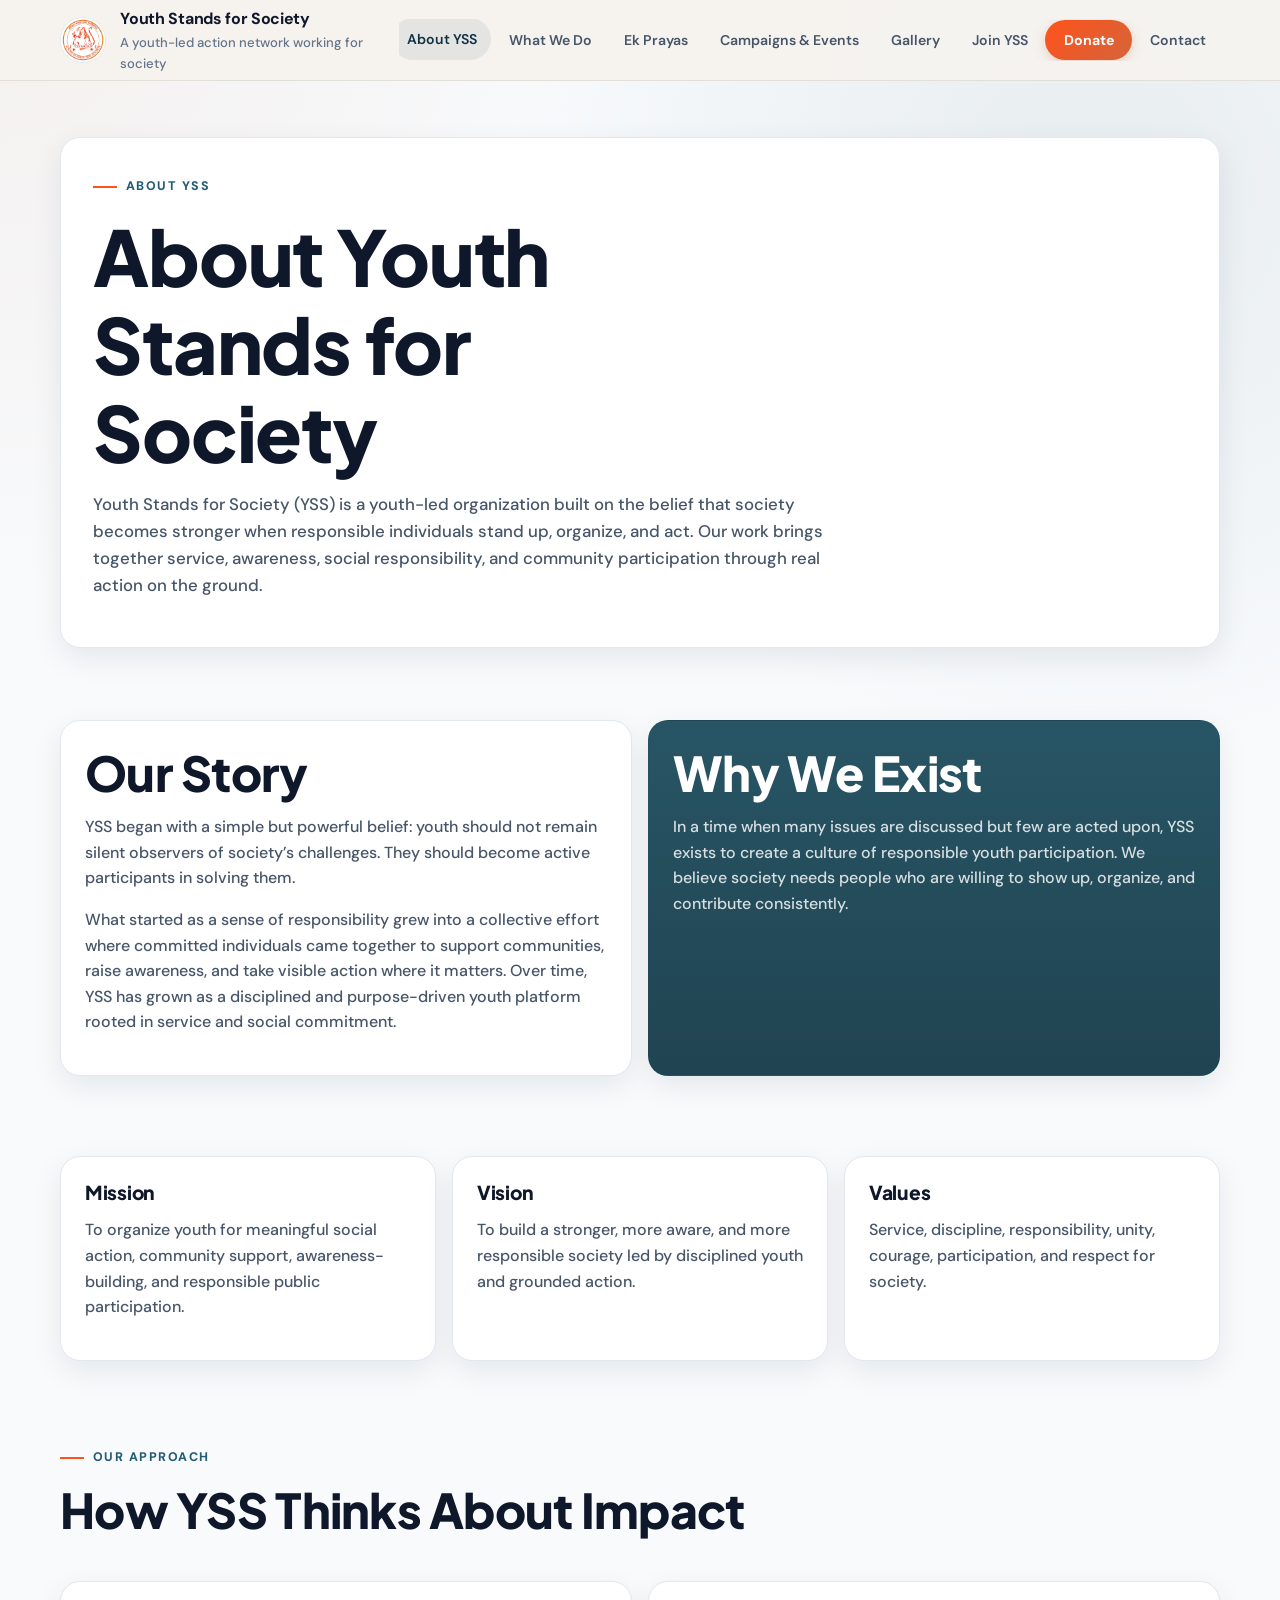
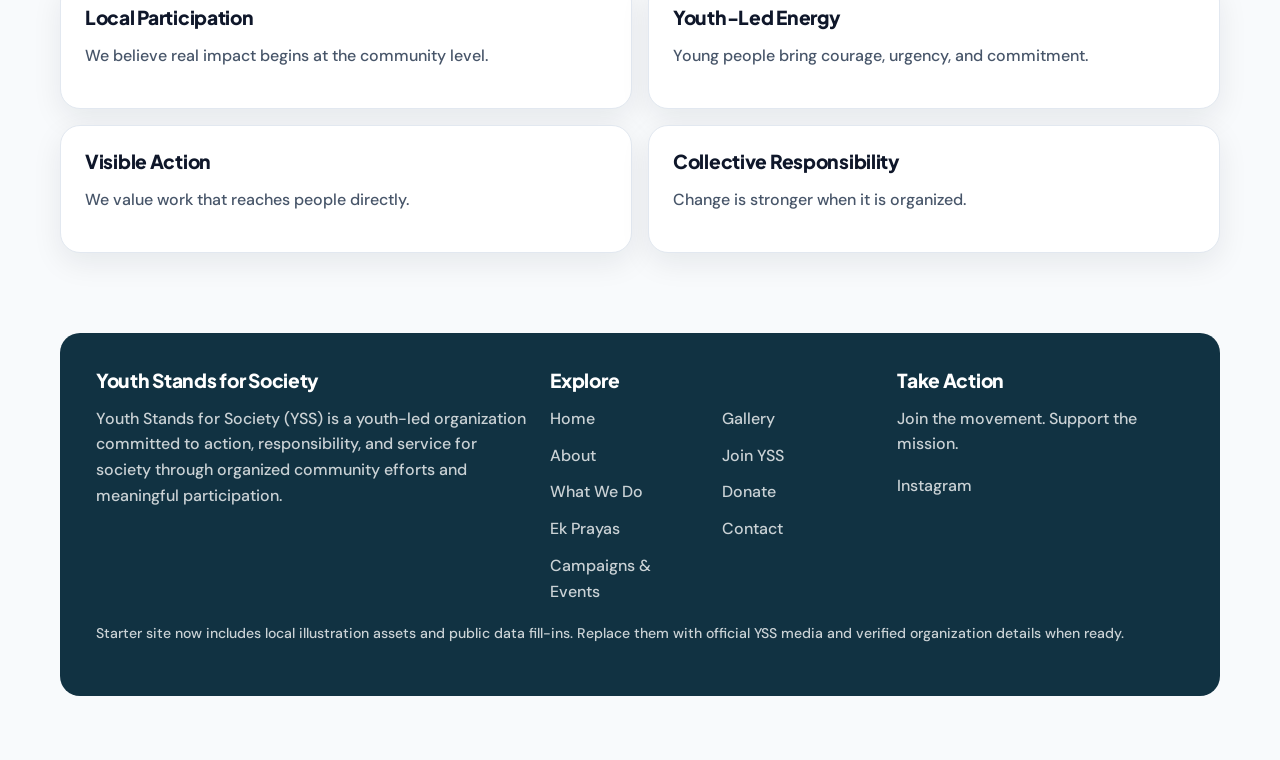
==== pages/about.html @ a65f0a28 "Initialize YSS website with new branding and Drive images" ====
<!DOCTYPE html>
<html lang="en">
  <head>
    <meta charset="UTF-8" />
    <meta name="viewport" content="width=device-width, initial-scale=1.0" />
    <title>About YSS</title>
    <link rel="preconnect" href="https://fonts.googleapis.com" />
    <link rel="preconnect" href="https://fonts.gstatic.com" crossorigin />
    <link href="https://fonts.googleapis.com/css2?family=DM+Sans:wght@400;500;600;700;800&family=Plus+Jakarta+Sans:wght@500;600;700;800&display=swap" rel="stylesheet" />
    <link rel="stylesheet" href="../assets/css/styles.css" />
  <link rel="icon" type="image/x-icon" href="../favicon.ico">
  </head>
  <body class="page-interior">
    <div class="site-shell">
      <header class="site-header">
        <div class="container header-inner">
          <a class="brand" href="../index.html">
            <img src="../assets/images/yss-logo.jpg" alt="YSS Logo" class="brand-logo" />
            <div class="brand-copy">
              <strong>Youth Stands for Society</strong>
              <span>A youth-led action network working for society</span>
            </div>
          </a>
          <button class="nav-toggle" type="button" data-nav-toggle aria-expanded="false" aria-controls="site-nav-about">Menu</button>
          <nav class="site-nav" data-site-nav id="site-nav-about">
            <a href="../index.html">Home</a>
            <a class="active" href="./about.html">About YSS</a>
            <a href="./what-we-do.html">What We Do</a>
            <a href="./ek-prayas.html">Ek Prayas</a>
            <a href="./campaigns.html">Campaigns &amp; Events</a>
            <a href="./gallery.html">Gallery</a>
            <a href="./join.html">Join YSS</a>
            <a class="nav-donate" href="./donate.html">Donate</a>
            <a href="./contact.html">Contact</a>
          </nav>
        </div>
      </header>
      <main>
        <section class="page-hero">
          <div class="container">
            <div class="content-panel">
              <span class="eyebrow">About YSS</span>
              <h1>About Youth Stands for Society</h1>
              <p class="lead">
                Youth Stands for Society (YSS) is a youth-led organization built on the belief that society
                becomes stronger when responsible individuals stand up, organize, and act. Our work brings
                together service, awareness, social responsibility, and community participation through real
                action on the ground.
              </p>
            </div>
          </div>
        </section>
        <section class="section">
          <div class="container grid-2">
            <article class="card">
              <h2>Our Story</h2>
              <p>
                YSS began with a simple but powerful belief: youth should not remain silent observers of
                society’s challenges. They should become active participants in solving them.
              </p>
              <p>
                What started as a sense of responsibility grew into a collective effort where committed
                individuals came together to support communities, raise awareness, and take visible action
                where it matters. Over time, YSS has grown as a disciplined and purpose-driven youth
                platform rooted in service and social commitment.
              </p>
            </article>
            <article class="highlight card">
              <h2>Why We Exist</h2>
              <p>
                In a time when many issues are discussed but few are acted upon, YSS exists to create a
                culture of responsible youth participation. We believe society needs people who are willing
                to show up, organize, and contribute consistently.
              </p>
            </article>
          </div>
        </section>
        <section class="section">
          <div class="container grid-3">
            <article class="value-card">
              <h3>Mission</h3>
              <p>To organize youth for meaningful social action, community support, awareness-building, and responsible public participation.</p>
            </article>
            <article class="value-card">
              <h3>Vision</h3>
              <p>To build a stronger, more aware, and more responsible society led by disciplined youth and grounded action.</p>
            </article>
            <article class="value-card">
              <h3>Values</h3>
              <p>Service, discipline, responsibility, unity, courage, participation, and respect for society.</p>
            </article>
          </div>
        </section>
        <section class="section">
          <div class="container">
            <div class="section-header">
              <div>
                <span class="eyebrow">Our Approach</span>
                <h2>How YSS Thinks About Impact</h2>
              </div>
            </div>
            <div class="grid-4">
              <article class="card">
                <h3>Local Participation</h3>
                <p>We believe real impact begins at the community level.</p>
              </article>
              <article class="card">
                <h3>Youth-Led Energy</h3>
                <p>Young people bring courage, urgency, and commitment.</p>
              </article>
              <article class="card">
                <h3>Visible Action</h3>
                <p>We value work that reaches people directly.</p>
              </article>
              <article class="card">
                <h3>Collective Responsibility</h3>
                <p>Change is stronger when it is organized.</p>
              </article>
            </div>
          </div>
        </section>
      </main>
      <footer class="footer">
        <div class="container footer-card">
          <div class="footer-grid">
            <div>
              <h3>Youth Stands for Society</h3>
              <p>
                Youth Stands for Society (YSS) is a youth-led organization committed to action,
                responsibility, and service for society through organized community efforts and meaningful participation.
              </p>
            </div>
            <div>
              <h3>Explore</h3>
              <ul class="footer-links">
                <li><a href="../index.html">Home</a></li>
                <li><a href="./about.html">About</a></li>
                <li><a href="./what-we-do.html">What We Do</a></li>
                <li><a href="./ek-prayas.html">Ek Prayas</a></li>
                <li><a href="./campaigns.html">Campaigns &amp; Events</a></li>
                <li><a href="./gallery.html">Gallery</a></li>
                <li><a href="./join.html">Join YSS</a></li>
                <li><a class="nav-donate" href="./donate.html">Donate</a></li>
                <li><a href="./contact.html">Contact</a></li>
              </ul>
            </div>
            <div>
              <h3>Take Action</h3>
              <p>Join the movement. Support the mission.</p>
              <p><a href="https://www.instagram.com/yss_group/" target="_blank" rel="noreferrer">Instagram</a></p>
            </div>
          </div>
          <p class="copyright">Starter site now includes local illustration assets and public data fill-ins. Replace them with official YSS media and verified organization details when ready.</p>
        </div>
      </footer>
    </div>
    <script src="../assets/js/main.js"></script>
  </body>
</html>
---- assets/css/styles.css ----
:root {
  /* Vibrant, energetic color palette */
  --bg: #f8fafc;
  --surface: #ffffff;
  --surface-soft: #f1f5f9;
  --surface-muted: #e2e8f0;
  
  --ink: #0f172a;
  --ink-soft: #475569;
  --ink-muted: #64748b;
  
  /* Rich deep teal/navy for primary text/accents */
  --green: #113242;
  --green-soft: #235c75;
  --green-tint: rgba(17, 50, 66, 0.08);
  
  /* Bright, energetic saffron matching the logo */
  --saffron: #ff521c;
  --saffron-soft: rgba(255, 82, 28, 0.12);
  
  --line: #e2e8f0;
  --line-strong: #cbd5e1;
  --shadow: 0 10px 30px rgba(15, 23, 42, 0.08);
  
  --radius-xl: 20px;
  --radius-lg: 16px;
  --radius-md: 12px;
  --radius-pill: 999px;
  --container: 1160px;
  --font-display: "Plus Jakarta Sans", "Segoe UI", sans-serif;
  --font-body: "DM Sans", "Segoe UI", sans-serif;
}

*,
*::before,
*::after {
  box-sizing: border-box;
}

html {
  scroll-behavior: smooth;
}

body {
  margin: 0;
  min-height: 100vh;
  font-family: var(--font-body);
  font-weight: 500;
  color: var(--ink);
  line-height: 1.6;
  background:
    radial-gradient(circle at top left, rgba(198, 120, 86, 0.08), transparent 22%),
    radial-gradient(circle at 85% 8%, rgba(31, 78, 95, 0.08), transparent 24%),
    var(--bg);
}

a {
  color: inherit;
  text-decoration: none;
}

img {
  display: block;
  max-width: 100%;
}

.js .animate-on-scroll {
  opacity: 0;
  transform: translateY(30px) scale(0.98);
}

.container {
  width: min(calc(100% - 2rem), var(--container));
  margin: 0 auto;
}

.site-shell {
  padding: 0 0 3rem;
  overflow: hidden;
}

.site-header {
  position: sticky;
  top: 0;
  z-index: 20;
  background: rgba(246, 243, 238, 0.94);
  border-bottom: 1px solid rgba(223, 221, 214, 0.9);
  backdrop-filter: blur(14px);
}

.header-inner {
  display: flex;
  align-items: center;
  justify-content: space-between;
  gap: 1rem;
  min-height: 78px;
  padding: 0.4rem 0;
}

.brand {
  display: flex;
  align-items: center;
  gap: 0.9rem;
  min-width: 0;
}

.brand-logo {
  width: 46px;
  height: 46px;
  border-radius: 50%;
  object-fit: contain;
  background: white;
  border: 1px solid var(--line);
}

.brand-copy {
  min-width: 0;
}

.brand-copy strong,
.brand-copy span {
  display: block;
}

.brand-copy strong {
  font-size: 1rem;
  letter-spacing: -0.02em;
}

.brand-copy span {
  font-size: 0.82rem;
  color: var(--ink-muted);
}

.nav-toggle {
  display: none;
  border: 1px solid var(--line);
  background: var(--surface);
  color: var(--green);
  border-radius: var(--radius-pill);
  padding: 0.7rem 1rem;
  font: inherit;
  font-weight: 700;
}

.site-nav {
  display: flex;
  align-items: center;
  gap: 0.2rem;
  flex-wrap: nowrap;
  flex: 1 1 auto;
  min-width: 0;
  justify-content: flex-end;
  overflow-x: auto;
  scrollbar-width: none;
}

.site-nav::-webkit-scrollbar {
  display: none;
}

.site-nav a {
  padding: 0.6rem 0.9rem;
  border-radius: var(--radius-pill);
  color: var(--ink-soft);
  font-size: 0.88rem;
  font-weight: 600;
  white-space: nowrap;
  transition: background 0.2s ease, color 0.2s ease, transform 0.2s ease;
}

.site-nav a:hover,
.site-nav a.active {
  color: var(--green);
  background: var(--green-tint);
  transform: translateY(-1px);
}

/* Highlighted Donate Nav Button */
.site-nav a.nav-donate {
  background: linear-gradient(135deg, var(--saffron), #d4643a);
  color: #fff;
  font-weight: 700;
  padding: 0.55rem 1.15rem;
  border: none;
  box-shadow: 0 3px 12px rgba(198, 120, 86, 0.3);
  transition: background 0.2s ease, transform 0.2s ease, box-shadow 0.2s ease;
}

.site-nav a.nav-donate:hover {
  background: linear-gradient(135deg, #d4643a, var(--saffron));
  color: #fff;
  transform: translateY(-2px);
  box-shadow: 0 6px 20px rgba(198, 120, 86, 0.4);
}

.site-nav a.nav-donate.active {
  background: linear-gradient(135deg, var(--saffron), #d4643a);
  color: #fff;
}

.btn,
.btn-secondary,
.btn-link {
  display: inline-flex;
  align-items: center;
  justify-content: center;
  gap: 0.5rem;
  border-radius: var(--radius-pill);
  font-weight: 700;
  transition: background 0.2s ease, border-color 0.2s ease, color 0.2s ease, transform 0.2s ease;
}

.btn,
.btn-secondary {
  padding: 0.95rem 1.35rem;
}

.btn {
  border: 1px solid var(--green);
  background: var(--green);
  color: #fff;
}

.btn:hover,
.btn-secondary:hover,
.btn-link:hover {
  transform: translateY(-1px);
}

.btn-secondary {
  border: 1px solid var(--line-strong);
  background: var(--surface);
  color: var(--green);
}

.btn-link {
  padding: 0;
  color: var(--green);
  white-space: nowrap;
  flex-shrink: 0;
}

.btn-link::after {
  content: "→";
  font-size: 1rem;
}

.eyebrow {
  display: inline-flex;
  align-items: center;
  gap: 0.55rem;
  margin-bottom: 0.9rem;
  color: var(--green-soft);
  font-size: 0.78rem;
  font-weight: 800;
  letter-spacing: 0.12em;
  text-transform: uppercase;
}

.eyebrow::before {
  content: "";
  width: 24px;
  height: 2px;
  background: var(--saffron);
}

h1,
h2,
h3 {
  margin: 0 0 0.9rem;
  color: var(--ink);
  font-family: var(--font-display);
  font-weight: 800;
  letter-spacing: -0.015em;
  line-height: 1.15;
}

h1 {
  font-size: clamp(2.8rem, 6vw, 4.8rem);
}

h2 {
  font-size: clamp(2rem, 4vw, 3rem);
}

h3 {
  font-size: 1.2rem;
}

p {
  margin: 0 0 1rem;
  color: var(--ink-soft);
}

.lead {
  max-width: 62ch;
  font-size: 1.05rem;
}

.hero {
  position: relative;
  padding: 2.5rem 0 2rem;
}

.page-home .hero::before {
  content: "";
  position: absolute;
  top: 2rem;
  left: 0;
  width: min(72vw, 860px);
  height: 420px;
  border-radius: 0 36px 36px 0;
  background: linear-gradient(135deg, rgba(31, 78, 95, 0.08), rgba(198, 120, 86, 0.08));
  z-index: 0;
}

.hero-grid,
.split-grid {
  display: grid;
  grid-template-columns: minmax(0, 1.05fr) minmax(300px, 0.95fr);
  gap: 1.5rem;
  align-items: start;
  position: relative;
  z-index: 1;
}

.hero-copy {
  padding-top: 1.5rem;
  max-width: 40rem;
}

.hero-copy h1 {
  max-width: 9ch;
  margin-bottom: 1.1rem;
}

.hero-actions,
.inline-actions {
  display: flex;
  flex-wrap: wrap;
  gap: 0.85rem;
  margin: 1.75rem 0 1.1rem;
}

.support-line {
  color: var(--green);
  font-weight: 700;
}

.hero-panel,
.content-panel,
.card,
.campaign-card,
.contact-card,
.donation-card,
.join-role,
.value-card,
.trust-shell {
  background: var(--surface);
  border: 1px solid var(--line);
  border-radius: var(--radius-xl);
  box-shadow: var(--shadow);
  transition: transform 0.28s ease, box-shadow 0.28s ease, border-color 0.28s ease;
}

.hero-panel,
.content-panel,
.card,
.campaign-card,
.contact-card,
.donation-card,
.join-role,
.value-card {
  padding: 1.5rem;
}

.hero-panel {
  position: relative;
  padding: 1.1rem;
  background: linear-gradient(180deg, #ffffff, #f6f2ea);
  box-shadow: 0 24px 50px rgba(20, 33, 27, 0.08);
}

.hero-panel::before {
  content: "";
  position: absolute;
  top: -40px;
  right: -34px;
  width: 150px;
  height: 150px;
  border-radius: 50%;
  background: rgba(198, 120, 86, 0.14);
}

.hero-panel > * {
  position: relative;
  z-index: 1;
}

.content-panel:hover,
.card:hover,
.campaign-card:hover,
.contact-card:hover,
.donation-card:hover,
.join-role:hover,
.value-card:hover {
  transform: translateY(-6px);
  box-shadow: 0 18px 36px rgba(20, 33, 27, 0.08);
  border-color: rgba(31, 78, 95, 0.2);
}

.collage {
  display: grid;
  grid-template-columns: 1.08fr 0.92fr;
  gap: 1rem;
}

.collage-column {
  display: grid;
  gap: 1rem;
}

.photo-frame {
  min-height: 180px;
  padding: 1.2rem;
  display: flex;
  flex-direction: column;
  justify-content: flex-end;
  background: linear-gradient(180deg, rgba(255, 255, 255, 0.4), rgba(241, 237, 229, 0.9));
  border: 1px dashed var(--line-strong);
  border-radius: var(--radius-lg);
  overflow: hidden;
}

.photo-frame.tall {
  min-height: 420px;
}

.photo-frame.media-card {
  padding: 0;
  border-style: solid;
  background: #ffffff;
  position: relative;
  display: grid;
  grid-template-rows: minmax(0, 1fr) auto;
}

.photo-frame.media-card img {
  width: 100%;
  height: 100%;
  object-fit: cover;
  min-height: 220px;
  transition: transform 0.6s ease;
}

.photo-frame.media-card::after {
  display: none;
}

.photo-frame.media-card:hover img {
  transform: scale(1.05);
}

.photo-caption {
  position: static;
  z-index: 1;
  padding: 0.95rem 1rem 1rem;
  background: linear-gradient(180deg, rgba(255, 255, 255, 0.96), #f8f5ee);
  border-top: 1px solid rgba(223, 221, 214, 0.9);
}

.photo-caption strong,
.photo-caption span {
  color: inherit;
}

.photo-caption strong {
  display: block;
  margin-bottom: 0.25rem;
  color: var(--ink);
}

.photo-caption span {
  color: var(--ink-soft);
  font-size: 0.88rem;
}

.photo-frame strong {
  display: block;
  margin-bottom: 0.35rem;
  color: var(--ink);
  font-size: 1rem;
}

.photo-frame span {
  color: var(--ink-muted);
  font-size: 0.92rem;
}

.section {
  padding: 2.5rem 0;
}

.section-header {
  display: flex;
  align-items: end;
  justify-content: space-between;
  gap: 1.25rem;
  flex-wrap: wrap;
  margin-bottom: 1.85rem;
}

.section-header p {
  max-width: 38ch;
}

/* --- Scroll Animations --- */
.animate-on-scroll {
  opacity: 1;
  transform: none;
  transition: opacity 0.8s cubic-bezier(0.175, 0.885, 0.32, 1.275), transform 0.8s cubic-bezier(0.175, 0.885, 0.32, 1.275);
  will-change: opacity, transform;
}

.animate-on-scroll.is-visible {
  opacity: 1;
  transform: translateY(0) scale(1);
}

.photo-frame.media-card img,
.ek-media-card img,
.contact-visual-card img {
  background: var(--surface-muted);
}

.contact-visual-card img {
  aspect-ratio: 16 / 9;
  object-fit: cover;
}

.trust-strip {
  padding: 0 0 1.5rem;
}

.trust-shell {
  padding: 0;
  background: transparent;
  border: 0;
  box-shadow: none;
}

.trust-grid,
.grid-4,
.grid-3,
.grid-2,
.gallery-grid,
.contact-grid {
  display: grid;
  gap: 1rem;
}

.trust-grid,
.grid-4 {
  grid-template-columns: repeat(2, minmax(0, 1fr));
}

.grid-3,
.gallery-grid {
  grid-template-columns: repeat(3, minmax(0, 1fr));
}

.grid-2,
.contact-grid {
  grid-template-columns: repeat(2, minmax(0, 1fr));
}

.metric-note,
.tag,
.tag-outline,
.campaign-meta,
.contact-meta {
  display: inline-flex;
  align-items: center;
  justify-content: center;
  border-radius: var(--radius-pill);
  font-size: 0.75rem;
  font-weight: 700;
  letter-spacing: 0.05em;
  text-transform: uppercase;
}

.metric-note,
.campaign-meta,
.contact-meta {
  padding: 0.35rem 0.65rem;
  color: var(--green-soft);
  background: var(--green-tint);
}

.tag,
.tag-outline {
  padding: 0.35rem 0.6rem;
}

.tag {
  color: var(--green);
  background: var(--surface-muted);
}

.tag-outline {
  color: var(--green);
  border: 1px solid var(--line);
  background: transparent;
}

.metric {
  margin: 0.65rem 0 0.4rem;
  color: var(--green);
  font-size: 2.2rem;
  font-weight: 800;
  line-height: 1;
  letter-spacing: -0.03em;
}

.highlight {
  border-color: rgba(31, 78, 95, 0.18);
  background: linear-gradient(180deg, rgba(31, 78, 95, 0.96), rgba(23, 60, 74, 0.96));
  color: #fff;
}

.highlight h1,
.highlight h2,
.highlight h3,
.highlight .eyebrow,
.highlight .tag {
  color: #fff;
}

.highlight p,
.highlight li,
.highlight .btn-link {
  color: rgba(255, 255, 255, 0.82);
}

.highlight .eyebrow::before {
  background: rgba(255, 255, 255, 0.85);
}

.highlight .tag {
  background: rgba(255, 255, 255, 0.12);
}

.highlight .btn-link {
  color: #fff;
}

.pill-list,
.bullet-list {
  list-style: none;
  padding: 0;
  margin: 1rem 0 0;
}

.pill-list li,
.bullet-list li {
  position: relative;
  padding: 0.9rem 0 0.9rem 1.5rem;
  border-top: 1px solid rgba(223, 221, 214, 0.8);
  color: var(--ink-soft);
}

.highlight .pill-list li,
.highlight .bullet-list li {
  border-top-color: rgba(255, 255, 255, 0.16);
}

.pill-list li::before,
.bullet-list li::before {
  content: "";
  position: absolute;
  top: 1.3rem;
  left: 0.25rem;
  width: 0.45rem;
  height: 0.45rem;
  border-radius: 50%;
  background: var(--saffron);
}

.gallery-tile {
  aspect-ratio: 4 / 3;
}

.campaign-card .photo-frame {
  margin-bottom: 1rem;
}

.ek-showcase {
  display: grid;
  grid-template-columns: minmax(320px, 0.9fr) minmax(0, 1.1fr);
  gap: 1rem;
  align-items: center;
  padding: 1.5rem;
  background:
    radial-gradient(circle at top right, rgba(198, 120, 86, 0.12), transparent 26%),
    linear-gradient(180deg, #ffffff, #fbf9f6);
  border: 1px solid var(--line);
  border-radius: calc(var(--radius-xl) + 8px);
  box-shadow: 0 22px 48px rgba(24, 37, 47, 0.08);
}

.ek-media-stage {
  position: relative;
  padding-left: 2.8rem;
}

.ek-ribbon {
  position: absolute;
  left: 0;
  top: 1.5rem;
  bottom: 1.5rem;
  display: flex;
  align-items: center;
  justify-content: center;
  padding: 1rem 0.7rem;
  border-radius: var(--radius-lg);
  background: linear-gradient(180deg, var(--saffron), #ba6845);
  color: #fff;
  writing-mode: vertical-rl;
  transform: rotate(180deg);
  font-size: 0.9rem;
  font-weight: 800;
  letter-spacing: 0.04em;
  text-transform: lowercase;
}

.ek-media-card {
  overflow: hidden;
  min-height: 420px;
  border: 1px solid var(--line);
  border-radius: calc(var(--radius-xl) + 4px);
  background: #ffffff;
  box-shadow: var(--shadow);
}

.ek-media-card img {
  width: 100%;
  height: 100%;
  min-height: 420px;
  object-fit: cover;
  display: block;
}

.ek-content {
  padding: 0.5rem 0.25rem 0.5rem 0;
}

.ek-content h1,
.ek-content h2 {
  max-width: 12ch;
  margin-bottom: 1rem;
}

.ek-content .lead {
  max-width: 60ch;
}

.ek-stats {
  display: grid;
  grid-template-columns: repeat(2, minmax(0, 1fr));
  gap: 1rem;
  margin: 1.5rem 0 1.25rem;
}

.ek-stat {
  display: grid;
  grid-template-columns: auto 1fr;
  gap: 0.9rem;
  align-items: start;
  padding: 1rem;
  background: var(--surface-soft);
  border: 1px solid var(--line);
  border-radius: var(--radius-lg);
}

.ek-stat-icon {
  width: 48px;
  height: 48px;
  display: grid;
  place-items: center;
  border-radius: 50%;
  background: linear-gradient(135deg, var(--saffron), #ba6845);
  color: #fff;
  font-weight: 800;
}

.ek-stat strong {
  display: block;
  margin-bottom: 0.25rem;
  color: var(--ink);
}

.ek-stat span {
  display: block;
  color: var(--ink-soft);
  font-size: 0.92rem;
}

.ek-list {
  list-style: none;
  padding: 0;
  margin: 0;
}

.ek-list li {
  position: relative;
  padding: 0.55rem 0 0.55rem 1.55rem;
  color: var(--ink-soft);
  font-weight: 600;
}

.ek-list li::before {
  content: "";
  position: absolute;
  left: 0.15rem;
  top: 1rem;
  width: 0.6rem;
  height: 0.6rem;
  border-radius: 50%;
  background: var(--green);
  box-shadow: 0 0 0 5px rgba(31, 78, 95, 0.09);
}

.ek-page-hero {
  padding-bottom: 1rem;
}

.ek-page-hero .container {
  max-width: var(--container);
}

.contact-page .container {
  max-width: 1040px;
}

.contact-layout {
  padding: 1rem 0 0;
}

.contact-intro {
  max-width: 760px;
  margin-bottom: 2.25rem;
}

.contact-intro h1 {
  max-width: none;
  margin-bottom: 1rem;
}

.contact-intro .lead {
  max-width: 46rem;
  font-size: 1.08rem;
  line-height: 1.75;
}

.contact-detail-grid {
  display: grid;
  grid-template-columns: repeat(2, minmax(0, 1fr));
  gap: 2.4rem 3rem;
  margin-bottom: 2.75rem;
}

.contact-detail {
  min-width: 0;
}

.contact-detail-wide {
  grid-column: 1 / -1;
}

.contact-detail-head {
  display: flex;
  align-items: center;
  gap: 0.85rem;
  margin-bottom: 1rem;
}

.contact-detail-head h3 {
  margin: 0;
  font-size: 1.45rem;
}

.contact-icon-badge {
  width: 36px;
  height: 36px;
  display: grid;
  place-items: center;
  border-radius: 50%;
  background: var(--saffron-soft);
  color: var(--saffron);
  font-weight: 800;
}

.contact-detail p {
  margin: 0 0 0.45rem 3.1rem;
  color: var(--ink-soft);
  font-size: 1.02rem;
  line-height: 1.65;
}

.contact-detail a {
  color: inherit;
}

.contact-visual-card {
  overflow: hidden;
  border-radius: calc(var(--radius-xl) + 4px);
  border: 1px solid var(--line);
  background: var(--surface);
  box-shadow: var(--shadow);
}

.contact-visual-card img {
  display: block;
  width: 100%;
  height: auto;
}

.page-hero {
  padding: 3.5rem 0 2rem;
}

.page-hero .content-panel {
  padding: 2rem;
}

.page-hero h1 {
  max-width: 12ch;
}

.footer {
  padding: 2.5rem 0 1rem;
}

.footer-card {
  padding: 2.25rem;
  color: #fff;
  background: var(--green);
  border-radius: var(--radius-xl);
}

.footer-card h3 {
  color: #fff;
}

.footer-card p,
.footer-card a,
.footer-card li {
  color: rgba(255, 255, 255, 0.78);
}

.footer-grid {
  display: grid;
  grid-template-columns: 1.2fr 0.9fr 0.8fr;
  gap: 1.5rem;
}

.footer-links {
  list-style: none;
  padding: 0;
  margin: 0;
  columns: 2;
  column-gap: 1.25rem;
}

.footer-links li {
  margin-bottom: 0.7rem;
}

.copyright {
  margin-top: 1.1rem;
  font-size: 0.88rem;
  color: rgba(255, 255, 255, 0.58);
}

/* ──────── Donate Page ──────── */
.donate-hero-panel {
  position: relative;
  border-left: 5px solid var(--saffron);
}

.donate-amounts-wrapper {
  max-width: 820px;
  margin: 0 auto;
  padding: 2.5rem;
  background: linear-gradient(180deg, var(--surface), var(--surface-soft));
  border: 1px solid var(--line);
  border-radius: calc(var(--radius-xl) + 8px);
  box-shadow: var(--shadow);
}

.donate-amounts {
  display: grid;
  grid-template-columns: repeat(5, 1fr);
  gap: 0.75rem;
  margin-bottom: 1.5rem;
}

.donate-amount-btn {
  position: relative;
  display: flex;
  flex-direction: column;
  align-items: center;
  gap: 0.35rem;
  padding: 1.25rem 0.75rem;
  border: 1.5px solid var(--line);
  border-radius: var(--radius-lg);
  background: var(--surface);
  cursor: pointer;
  font-family: var(--font-body);
  transition: all 0.25s ease;
}

.donate-amount-btn:hover {
  border-color: var(--saffron);
  transform: translateY(-3px);
  box-shadow: 0 8px 20px rgba(198, 120, 86, 0.12);
}

.donate-amount-btn.selected {
  border-color: var(--saffron);
  background: rgba(198, 120, 86, 0.06);
  box-shadow: 0 0 0 3px rgba(198, 120, 86, 0.12);
}

.donate-amount-btn.featured {
  border-color: rgba(198, 120, 86, 0.3);
  background: linear-gradient(180deg, rgba(198, 120, 86, 0.04), rgba(198, 120, 86, 0.02));
}

.donate-amount-badge {
  position: absolute;
  top: -10px;
  left: 50%;
  transform: translateX(-50%);
  padding: 0.15rem 0.6rem;
  font-size: 0.68rem;
  font-weight: 800;
  letter-spacing: 0.06em;
  text-transform: uppercase;
  color: #fff;
  background: linear-gradient(135deg, var(--saffron), #d4643a);
  border-radius: var(--radius-pill);
  white-space: nowrap;
}

.donate-amount-value {
  font-size: 1.35rem;
  font-weight: 800;
  color: var(--ink);
  letter-spacing: -0.02em;
}

.donate-amount-label {
  font-size: 0.75rem;
  font-weight: 600;
  color: var(--ink-muted);
  text-align: center;
}

.donate-custom {
  margin-bottom: 1.5rem;
}

.donate-custom label {
  display: block;
  margin-bottom: 0.5rem;
  font-size: 0.88rem;
  font-weight: 700;
  color: var(--ink);
}

.donate-custom-input-wrap {
  display: flex;
  align-items: center;
  border: 1.5px solid var(--line);
  border-radius: var(--radius-md);
  background: var(--surface);
  overflow: hidden;
  transition: border-color 0.25s ease, box-shadow 0.25s ease;
}

.donate-custom-input-wrap:focus-within {
  border-color: var(--saffron);
  box-shadow: 0 0 0 4px rgba(198, 120, 86, 0.08);
}

.donate-currency {
  padding: 0.85rem 0.9rem;
  font-size: 1.1rem;
  font-weight: 700;
  color: var(--saffron);
  background: var(--surface-soft);
  border-right: 1px solid var(--line);
}

.donate-custom-input-wrap input {
  flex: 1;
  padding: 0.85rem 1rem;
  border: none;
  outline: none;
  font-family: var(--font-body);
  font-size: 1rem;
  font-weight: 600;
  color: var(--ink);
  background: transparent;
}

.donate-custom-input-wrap input::placeholder {
  color: var(--ink-muted);
  font-weight: 400;
}

.donate-cta-row {
  display: flex;
  align-items: center;
  gap: 1.25rem;
}

.donate-cta-btn {
  background: linear-gradient(135deg, var(--saffron), #d4643a) !important;
  border-color: var(--saffron) !important;
  color: #fff;
  padding: 1rem 2.5rem;
  font-size: 1.05rem;
  min-width: 200px;
  box-shadow: 0 4px 16px rgba(198, 120, 86, 0.3);
}

.donate-cta-btn:hover {
  box-shadow: 0 8px 24px rgba(198, 120, 86, 0.4);
}

.donate-cta-note {
  margin: 0;
  font-size: 0.85rem;
  color: var(--ink-muted);
}

.donate-impact-card {
  text-align: center;
  padding: 1.75rem 1.25rem;
}

.donate-impact-icon {
  font-size: 2.2rem;
  margin-bottom: 0.75rem;
  line-height: 1;
}
/* ──────── Join Form ──────── */
.join-form-wrapper {
  max-width: 820px;
  margin: 0 auto;
  padding: 2.5rem;
  background: linear-gradient(180deg, #ffffff, #fbf9f6);
  border: 1px solid var(--line);
  border-radius: calc(var(--radius-xl) + 8px);
  box-shadow: 0 22px 48px rgba(24, 37, 47, 0.07);
  position: relative;
  overflow: hidden;
}

.join-form-wrapper::before {
  content: "";
  position: absolute;
  top: -60px;
  right: -50px;
  width: 180px;
  height: 180px;
  border-radius: 50%;
  background: rgba(198, 120, 86, 0.1);
  pointer-events: none;
}

.join-form-wrapper::after {
  content: "";
  position: absolute;
  bottom: -40px;
  left: -30px;
  width: 140px;
  height: 140px;
  border-radius: 50%;
  background: rgba(31, 78, 95, 0.06);
  pointer-events: none;
}

.join-form {
  position: relative;
  z-index: 1;
}

.form-row {
  display: grid;
  grid-template-columns: 1fr 1fr;
  gap: 1.25rem;
  margin-bottom: 1.25rem;
}

.form-row-single {
  grid-template-columns: 1fr;
}

.form-group {
  display: flex;
  flex-direction: column;
  gap: 0.45rem;
}

.form-group-full {
  margin-bottom: 1.5rem;
}

.join-form label {
  font-size: 0.88rem;
  font-weight: 700;
  color: var(--ink);
  letter-spacing: 0.01em;
}

.req {
  color: var(--saffron);
  font-weight: 800;
}

.form-hint {
  margin: 0 0 0.6rem;
  font-size: 0.82rem;
  color: var(--ink-muted);
}

.join-form input[type="text"],
.join-form input[type="email"],
.join-form input[type="tel"],
.join-form input[type="number"],
.join-form input[type="url"] {
  width: 100%;
  padding: 0.85rem 1rem;
  font-family: var(--font-body);
  font-size: 0.95rem;
  font-weight: 500;
  color: var(--ink);
  background: var(--surface);
  border: 1.5px solid var(--line);
  border-radius: var(--radius-md);
  outline: none;
  transition: border-color 0.25s ease, box-shadow 0.25s ease, background 0.25s ease;
}

.join-form input::placeholder {
  color: var(--ink-muted);
  font-weight: 400;
}

.join-form input:hover {
  border-color: var(--line-strong);
}

.join-form input:focus {
  border-color: var(--green);
  box-shadow: 0 0 0 4px rgba(31, 78, 95, 0.08);
  background: #fff;
}

/* Input with button (Location) */
.input-with-btn {
  display: flex;
  gap: 0.5rem;
  align-items: stretch;
}

.input-with-btn input {
  flex: 1;
  min-width: 0;
}

.fetch-loc-btn {
  display: inline-flex;
  align-items: center;
  justify-content: center;
  width: 46px;
  flex-shrink: 0;
  border: 1.5px solid var(--line);
  border-radius: var(--radius-md);
  background: var(--surface-soft);
  color: var(--green);
  cursor: pointer;
  transition: background 0.2s ease, border-color 0.2s ease, color 0.2s ease, transform 0.2s ease;
}

.fetch-loc-btn:hover {
  background: var(--green-tint);
  border-color: var(--green-soft);
  transform: translateY(-1px);
}

.fetch-loc-btn:active {
  transform: translateY(0);
}

.fetch-loc-btn.loading {
  pointer-events: none;
  animation: pulse-soft 1s ease-in-out infinite;
}

@keyframes pulse-soft {
  0%, 100% { opacity: 1; }
  50% { opacity: 0.5; }
}

/* Multi-Select Dropdown */
.multiselect {
  position: relative;
}

.multiselect-input {
  display: flex;
  align-items: center;
  justify-content: space-between;
  gap: 0.5rem;
  min-height: 50px;
  padding: 0.55rem 0.85rem;
  background: var(--surface);
  border: 1.5px solid var(--line);
  border-radius: var(--radius-md);
  cursor: pointer;
  transition: border-color 0.25s ease, box-shadow 0.25s ease;
}

.multiselect-input:hover {
  border-color: var(--line-strong);
}

.multiselect.open .multiselect-input {
  border-color: var(--green);
  box-shadow: 0 0 0 4px rgba(31, 78, 95, 0.08);
}

.multiselect-chips {
  display: flex;
  flex-wrap: wrap;
  gap: 0.4rem;
  flex: 1;
  min-width: 0;
}

.multiselect-placeholder {
  color: var(--ink-muted);
  font-size: 0.95rem;
  font-weight: 400;
  padding: 0.15rem 0;
}

.multiselect-chip {
  display: inline-flex;
  align-items: center;
  gap: 0.35rem;
  padding: 0.3rem 0.65rem;
  font-size: 0.82rem;
  font-weight: 700;
  color: #fff;
  background: var(--green);
  border-radius: var(--radius-pill);
  white-space: nowrap;
  animation: fadeUp 0.2s ease both;
}

.multiselect-chip-remove {
  display: inline-flex;
  align-items: center;
  justify-content: center;
  width: 16px;
  height: 16px;
  border: none;
  background: rgba(255, 255, 255, 0.25);
  color: #fff;
  border-radius: 50%;
  font-size: 11px;
  font-weight: 800;
  cursor: pointer;
  line-height: 1;
  padding: 0;
  transition: background 0.2s ease;
}

.multiselect-chip-remove:hover {
  background: rgba(255, 255, 255, 0.45);
}

.multiselect-arrow {
  flex-shrink: 0;
  color: var(--ink-muted);
  transition: transform 0.25s ease, color 0.25s ease;
}

.multiselect.open .multiselect-arrow {
  transform: rotate(180deg);
  color: var(--green);
}

.multiselect-dropdown {
  display: none;
  position: absolute;
  top: calc(100% + 6px);
  left: 0;
  right: 0;
  z-index: 10;
  background: var(--surface);
  border: 1.5px solid var(--line);
  border-radius: var(--radius-md);
  box-shadow: 0 12px 32px rgba(24, 37, 47, 0.1);
  overflow: hidden;
  animation: fadeUp 0.2s ease both;
}

.multiselect.open .multiselect-dropdown {
  display: block;
}

.multiselect-option {
  display: flex;
  align-items: center;
  gap: 0.7rem;
  padding: 0.85rem 1rem;
  font-size: 0.95rem;
  font-weight: 500;
  color: var(--ink-soft);
  cursor: pointer;
  transition: background 0.15s ease, color 0.15s ease;
  border-bottom: 1px solid rgba(223, 221, 214, 0.5);
}

.multiselect-option:last-child {
  border-bottom: none;
}

.multiselect-option:hover {
  background: var(--green-tint);
  color: var(--ink);
}

.multiselect-option.selected {
  color: var(--green);
  font-weight: 700;
  background: rgba(31, 78, 95, 0.04);
}

.multiselect-check {
  display: inline-flex;
  align-items: center;
  justify-content: center;
  width: 20px;
  height: 20px;
  flex-shrink: 0;
  border: 2px solid var(--line-strong);
  border-radius: 5px;
  transition: all 0.2s ease;
}

.multiselect-option.selected .multiselect-check {
  background: var(--green);
  border-color: var(--green);
}

.multiselect-option.selected .multiselect-check::after {
  content: "✓";
  color: #fff;
  font-size: 12px;
  font-weight: 800;
}

/* File Upload Zone */
.file-upload-zone {
  position: relative;
  border: 2px dashed var(--line-strong);
  border-radius: var(--radius-lg);
  background: var(--surface-soft);
  cursor: pointer;
  transition: border-color 0.25s ease, background 0.25s ease;
  overflow: hidden;
}

.file-upload-zone:hover,
.file-upload-zone.dragover {
  border-color: var(--green-soft);
  background: var(--green-tint);
}

.file-input-hidden {
  position: absolute;
  inset: 0;
  width: 100%;
  height: 100%;
  opacity: 0;
  cursor: pointer;
  z-index: 2;
}

.file-upload-content {
  display: flex;
  flex-direction: column;
  align-items: center;
  justify-content: center;
  gap: 0.5rem;
  padding: 2rem 1.5rem;
  text-align: center;
  pointer-events: none;
}

.file-upload-icon {
  width: 56px;
  height: 56px;
  display: grid;
  place-items: center;
  border-radius: 50%;
  background: rgba(31, 78, 95, 0.06);
  color: var(--green-soft);
  margin-bottom: 0.25rem;
}

.file-upload-text {
  margin: 0;
  font-size: 0.95rem;
  color: var(--ink-soft);
}

.file-upload-text strong {
  color: var(--green);
}

.file-upload-hint {
  margin: 0;
  font-size: 0.78rem;
  color: var(--ink-muted);
}

.file-preview {
  position: relative;
  display: flex;
  flex-direction: column;
  align-items: center;
  gap: 0.6rem;
  padding: 1.25rem;
}

.file-preview img {
  max-width: 100%;
  max-height: 220px;
  object-fit: contain;
  border-radius: var(--radius-md);
  border: 1px solid var(--line);
  box-shadow: 0 4px 12px rgba(24, 37, 47, 0.06);
}

.file-remove-btn {
  position: absolute;
  top: 0.75rem;
  right: 0.75rem;
  width: 28px;
  height: 28px;
  display: grid;
  place-items: center;
  border: none;
  border-radius: 50%;
  background: rgba(210, 60, 60, 0.9);
  color: #fff;
  font-size: 13px;
  font-weight: 800;
  cursor: pointer;
  z-index: 3;
  transition: background 0.2s ease, transform 0.2s ease;
}

.file-remove-btn:hover {
  background: rgba(180, 40, 40, 1);
  transform: scale(1.1);
}

.file-name {
  font-size: 0.82rem;
  font-weight: 600;
  color: var(--ink-muted);
  max-width: 100%;
  overflow: hidden;
  text-overflow: ellipsis;
  white-space: nowrap;
}

/* Submit */
.form-actions {
  margin-top: 1.75rem;
  display: flex;
  justify-content: flex-start;
}

.btn-submit {
  min-width: 220px;
  padding: 1rem 2rem;
  font-size: 1rem;
  gap: 0.6rem;
}

.btn-submit .btn-loader {
  display: inline-flex;
  align-items: center;
}

/* Form message */
.form-message {
  margin-top: 1.25rem;
  padding: 1rem 1.25rem;
  border-radius: var(--radius-md);
  font-size: 0.92rem;
  font-weight: 600;
  animation: fadeUp 0.4s ease both;
}

.form-message.success {
  background: rgba(34, 154, 102, 0.08);
  color: #1a7a52;
  border: 1px solid rgba(34, 154, 102, 0.2);
}

.form-message.error {
  background: rgba(210, 60, 60, 0.08);
  color: #b52f2f;
  border: 1px solid rgba(210, 60, 60, 0.2);
}

.centered {
  text-align: center;
}

.muted {
  color: var(--ink-muted);
}

@keyframes fadeUp {
  from {
    opacity: 0;
    transform: translateY(18px);
  }

  to {
    opacity: 1;
    transform: translateY(0);
  }
}

@keyframes floatSoft {
  0%,
  100% {
    transform: translateY(0);
  }

  50% {
    transform: translateY(-8px);
  }
}

.page-home .hero-copy > * {
  animation: fadeUp 0.7s ease both;
}

.page-home .hero-copy > *:nth-child(1) { animation-delay: 0.02s; }
.page-home .hero-copy > *:nth-child(2) { animation-delay: 0.1s; }
.page-home .hero-copy > *:nth-child(3) { animation-delay: 0.18s; }
.page-home .hero-copy > *:nth-child(4) { animation-delay: 0.26s; }
.page-home .hero-panel {
  animation: fadeUp 0.85s ease 0.16s both, floatSoft 7s ease-in-out 1.2s infinite;
}

.page-home .trust-grid .card,
.page-home .grid-4 .card,
.page-home .grid-3 .campaign-card,
.page-home .gallery-grid .photo-frame,
.page-home .split-grid .content-panel {
  animation: fadeUp 0.75s ease both;
}

@media (max-width: 980px) {
  .hero-grid,
  .split-grid,
  .ek-showcase,
  .grid-4,
  .grid-3,
  .grid-2,
  .gallery-grid,
  .contact-grid,
  .footer-grid,
  .trust-grid {
    grid-template-columns: 1fr 1fr;
  }

  .contact-detail-grid {
    gap: 2rem;
  }

  .site-nav {
    display: none;
    position: absolute;
    top: calc(100% + 0.5rem);
    right: 1rem;
    left: 1rem;
    padding: 0.8rem;
    background: var(--surface);
    border: 1px solid var(--line);
    border-radius: var(--radius-lg);
    box-shadow: var(--shadow);
    overflow: visible;
  }

  .site-nav.open {
    display: grid;
  }

  .site-nav a {
    width: 100%;
  }

  .nav-toggle {
    display: inline-flex;
  }

  .footer-grid {
    grid-template-columns: 1fr 1fr;
  }

  .donate-amounts {
    grid-template-columns: repeat(3, 1fr);
  }

  .ek-content {
    padding-right: 0;
  }
}

@media (max-width: 720px) {
  .hero,
  .page-hero {
    padding-top: 2rem;
  }

  .hero-grid,
  .split-grid,
  .ek-showcase,
  .grid-4,
  .grid-3,
  .grid-2,
  .gallery-grid,
  .contact-grid,
  .footer-grid,
  .trust-grid,
  .collage {
    grid-template-columns: 1fr;
  }

  .contact-detail-grid {
    grid-template-columns: 1fr;
    gap: 1.7rem;
  }

  .contact-detail-wide {
    grid-column: auto;
  }

  .contact-detail p {
    margin-left: 0;
  }

  .section {
    padding: 3.5rem 0;
  }

  .section-header {
    align-items: start;
    flex-direction: column;
  }

  .header-inner {
    min-height: 72px;
  }

  .brand-copy span {
    display: none;
  }

  h1 {
    font-size: clamp(2.3rem, 12vw, 3.6rem);
  }

  h2 {
    font-size: clamp(1.85rem, 9vw, 2.6rem);
  }

  .hero-copy h1,
  .page-hero h1 {
    max-width: none;
  }

  .ek-media-stage {
    padding-left: 0;
    padding-top: 3rem;
  }

  .ek-ribbon {
    top: 0;
    left: 1rem;
    right: 1rem;
    bottom: auto;
    writing-mode: horizontal-tb;
    transform: none;
    padding: 0.7rem 1rem;
  }

  .ek-media-card,
  .ek-media-card img {
    min-height: 280px;
  }

  .ek-stats {
    grid-template-columns: 1fr;
  }

  .hero-panel,
  .content-panel,
  .card,
  .campaign-card,
  .contact-card,
  .donation-card,
  .join-role,
  .value-card,
  .footer-card {
    padding: 1.3rem;
  }

  .hero-panel {
    animation: none;
  }

  .footer-links {
    columns: 1;
  }

  .form-row {
    grid-template-columns: 1fr;
  }

  .join-form-wrapper {
    padding: 1.5rem;
  }

  .volunteer-tags {
    flex-direction: column;
  }

  .vol-tag {
    justify-content: center;
  }

  .donate-amounts {
    grid-template-columns: repeat(2, 1fr);
  }

  .donate-amounts-wrapper {
    padding: 1.5rem;
  }

  .donate-cta-row {
    flex-direction: column;
    align-items: flex-start;
  }
}
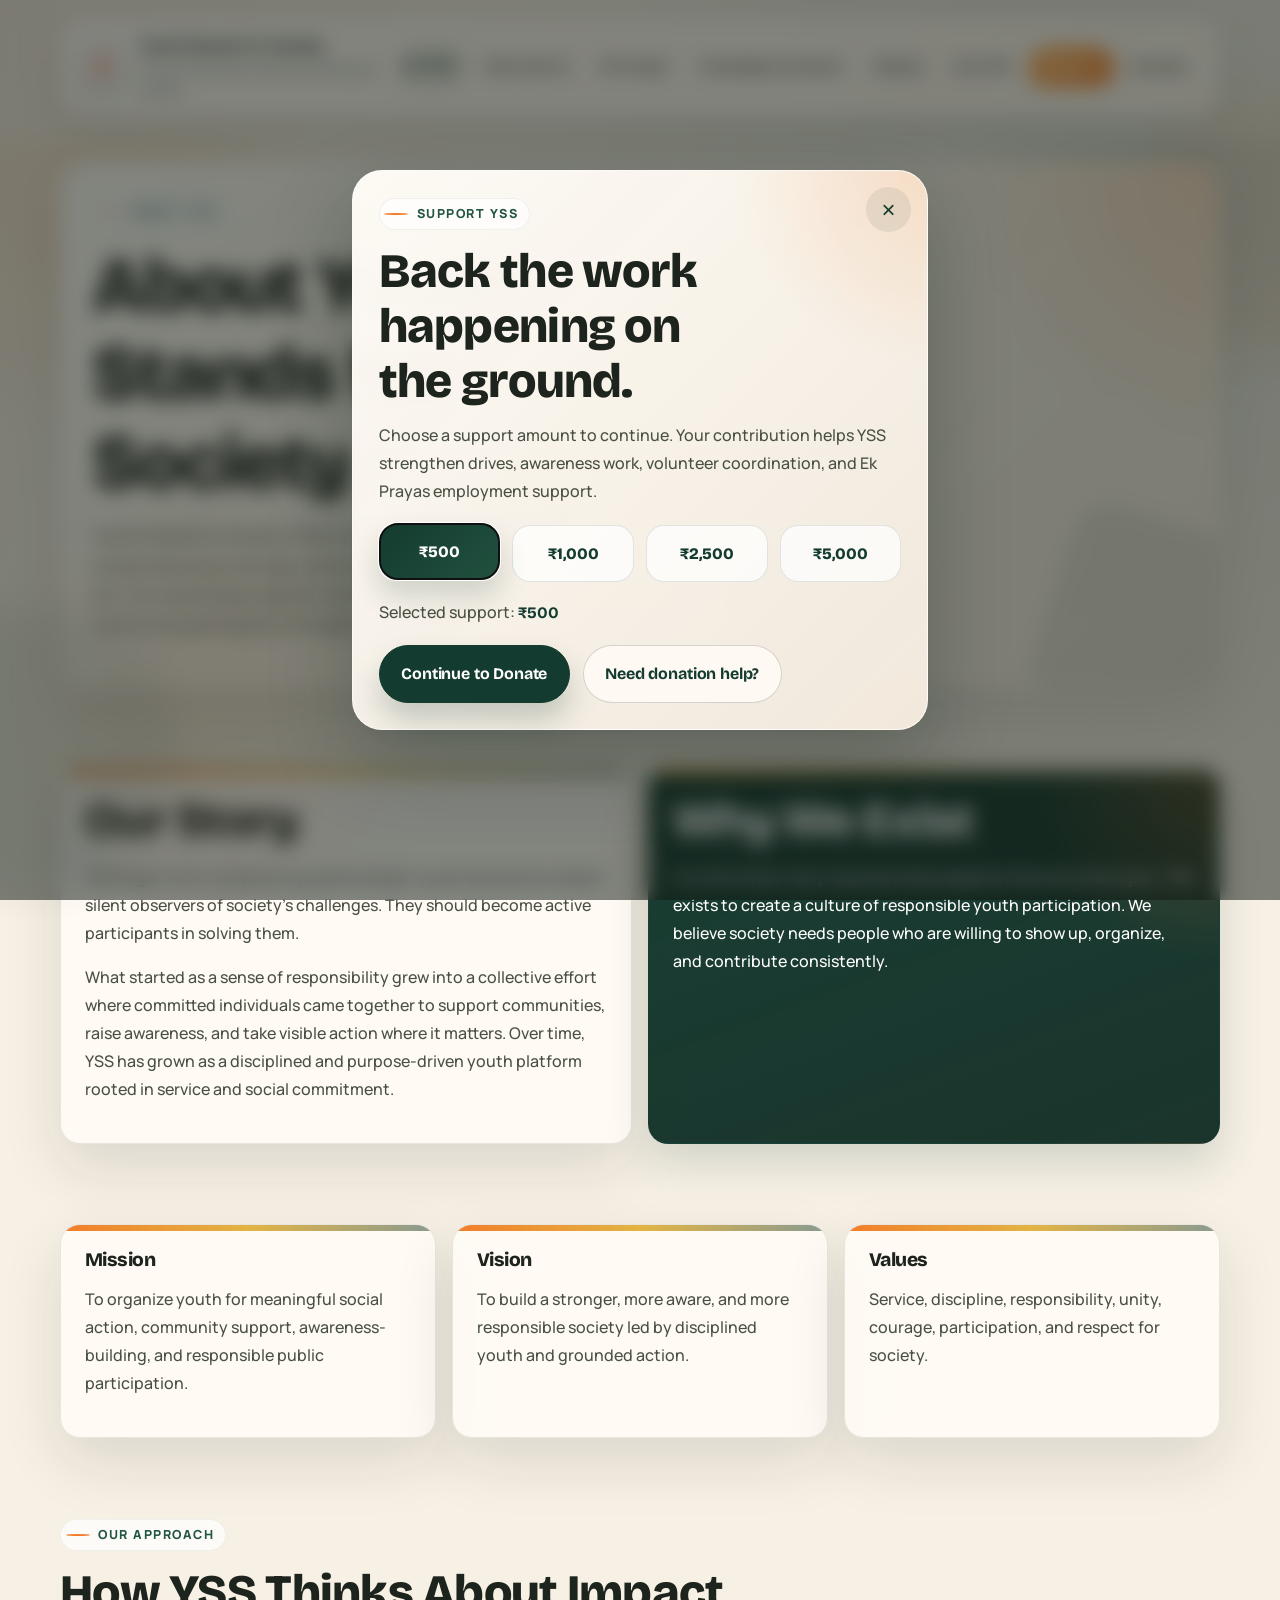
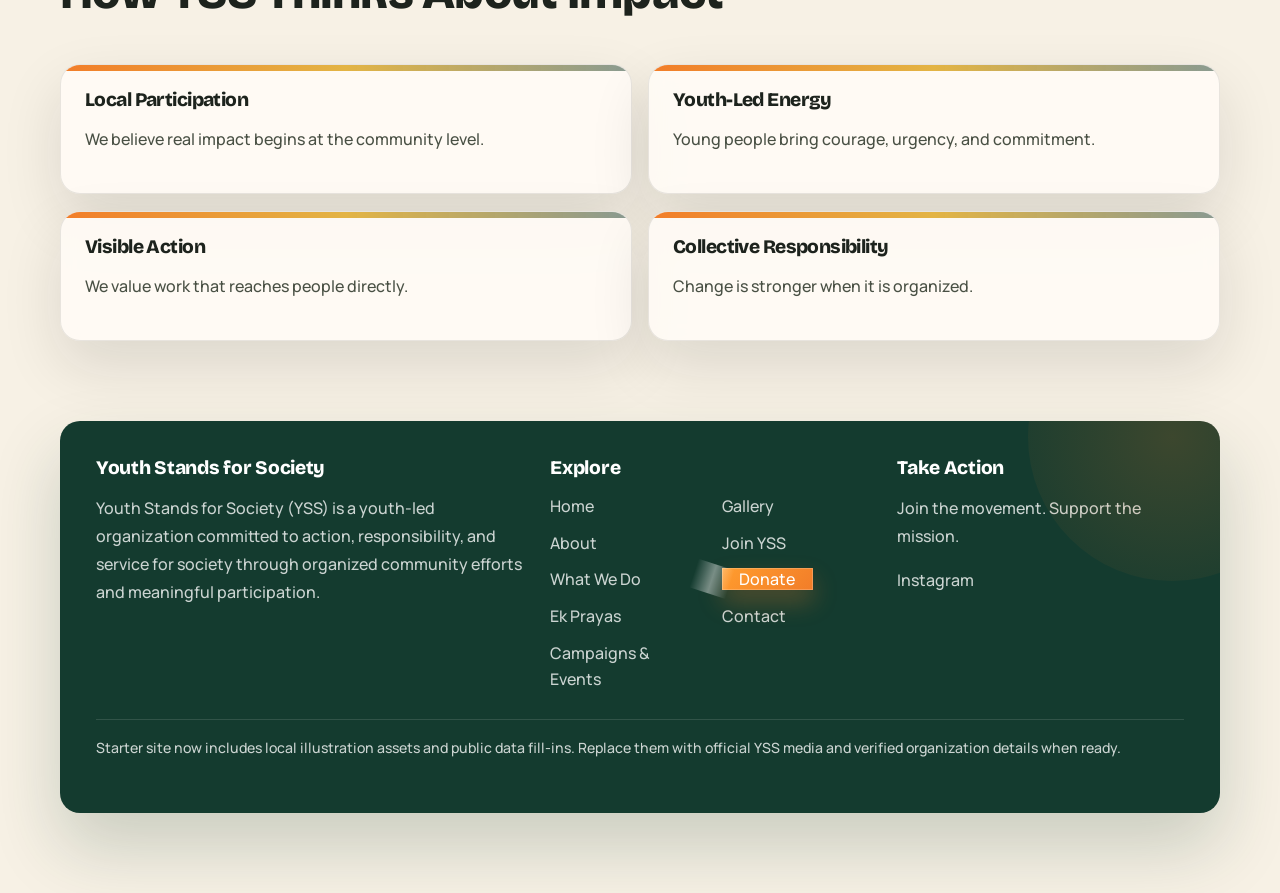
==== commit 7d4a8d94: "Update layout for default desktop mode" ====
--- a/pages/about.html
+++ b/pages/about.html
@@ -6,7 +6,7 @@
     <title>About YSS</title>
     <link rel="preconnect" href="https://fonts.googleapis.com" />
     <link rel="preconnect" href="https://fonts.gstatic.com" crossorigin />
-    <link href="https://fonts.googleapis.com/css2?family=DM+Sans:wght@400;500;600;700;800&family=Plus+Jakarta+Sans:wght@500;600;700;800&display=swap" rel="stylesheet" />
+    <link href="https://fonts.googleapis.com/css2?family=Bricolage+Grotesque:wght@500;600;700;800&family=Manrope:wght@400;500;600;700;800&display=swap" rel="stylesheet" />
     <link rel="stylesheet" href="../assets/css/styles.css" />
   <link rel="icon" type="image/x-icon" href="../favicon.ico">
   </head>
--- a/assets/css/styles.css
+++ b/assets/css/styles.css
@@ -31,6 +31,832 @@
   --font-body: "DM Sans", "Segoe UI", sans-serif;
 }
 
+/* Premium Movement Redesign */
+:root {
+  --bg: #f7f1e5;
+  --surface: rgba(255, 251, 245, 0.9);
+  --surface-soft: rgba(255, 247, 238, 0.78);
+  --surface-muted: rgba(239, 229, 214, 0.92);
+  --ink: #1d231d;
+  --ink-soft: #495044;
+  --ink-muted: #6b7268;
+  --green: #143b2f;
+  --green-soft: #225544;
+  --green-tint: rgba(20, 59, 47, 0.1);
+  --saffron: #f27d29;
+  --saffron-soft: rgba(242, 125, 41, 0.14);
+  --line: rgba(33, 41, 32, 0.1);
+  --line-strong: rgba(33, 41, 32, 0.18);
+  --shadow: 0 24px 60px rgba(28, 28, 22, 0.12);
+  --font-display: "Bricolage Grotesque", "Plus Jakarta Sans", sans-serif;
+  --font-body: "Manrope", "DM Sans", sans-serif;
+}
+
+html {
+  background:
+    radial-gradient(circle at 10% 20%, rgba(242, 125, 41, 0.16), transparent 20%),
+    radial-gradient(circle at 85% 10%, rgba(20, 59, 47, 0.16), transparent 22%),
+    linear-gradient(180deg, #fbf4e8 0%, #f5ecde 100%);
+}
+
+body {
+  font-family: var(--font-body);
+  background:
+    radial-gradient(circle at top left, rgba(242, 125, 41, 0.12), transparent 20%),
+    radial-gradient(circle at 80% 8%, rgba(20, 59, 47, 0.12), transparent 24%),
+    linear-gradient(180deg, #f8f0e4 0%, #f5edde 100%);
+}
+
+body::before {
+  content: "";
+  position: fixed;
+  inset: 0;
+  pointer-events: none;
+  opacity: 0.38;
+  background-image:
+    linear-gradient(rgba(20, 59, 47, 0.03) 1px, transparent 1px),
+    linear-gradient(90deg, rgba(20, 59, 47, 0.03) 1px, transparent 1px);
+  background-size: 32px 32px;
+  mask-image: radial-gradient(circle at center, black 34%, transparent 92%);
+}
+
+.site-shell {
+  position: relative;
+  padding: 1.25rem 0 4rem;
+}
+
+.site-shell::before,
+.site-shell::after {
+  content: "";
+  position: absolute;
+  border-radius: 50%;
+  pointer-events: none;
+  filter: blur(18px);
+  opacity: 0.45;
+}
+
+.site-shell::before {
+  top: 6rem;
+  right: -7rem;
+  width: 16rem;
+  height: 16rem;
+  background: rgba(242, 125, 41, 0.18);
+}
+
+.site-shell::after {
+  left: -7rem;
+  top: 38rem;
+  width: 18rem;
+  height: 18rem;
+  background: rgba(20, 59, 47, 0.14);
+}
+
+.container {
+  width: min(calc(100% - 2.5rem), var(--container));
+}
+
+.site-header {
+  position: sticky;
+  top: 1rem;
+  margin-bottom: 1.5rem;
+  background: transparent;
+  border-bottom: 0;
+  backdrop-filter: none;
+}
+
+.header-inner {
+  min-height: 88px;
+  padding: 0.9rem 1.1rem;
+  border: 1px solid rgba(255, 255, 255, 0.45);
+  border-radius: 26px;
+  background:
+    linear-gradient(135deg, rgba(255, 250, 244, 0.88), rgba(255, 244, 231, 0.7)),
+    rgba(255, 255, 255, 0.65);
+  box-shadow: 0 18px 40px rgba(29, 35, 29, 0.08);
+  backdrop-filter: blur(16px);
+}
+
+.brand {
+  gap: 1rem;
+}
+
+.brand-logo {
+  width: 58px;
+  height: 58px;
+  border-radius: 18px;
+  padding: 0.25rem;
+  background: rgba(255, 255, 255, 0.96);
+  box-shadow: 0 8px 18px rgba(20, 59, 47, 0.12);
+}
+
+.brand-copy strong {
+  font-family: var(--font-display);
+  font-size: 1.06rem;
+  letter-spacing: -0.04em;
+}
+
+.brand-copy span {
+  font-size: 0.82rem;
+}
+
+.site-nav {
+  gap: 0.35rem;
+}
+
+.site-nav a {
+  font-family: var(--font-display);
+  font-size: 0.9rem;
+  font-weight: 700;
+  color: rgba(29, 35, 29, 0.76);
+}
+
+.site-nav a:hover,
+.site-nav a.active {
+  color: var(--green);
+  background: rgba(20, 59, 47, 0.08);
+}
+
+.site-nav a.nav-donate {
+  background: linear-gradient(135deg, var(--saffron), #f5a623);
+  color: #fff;
+  box-shadow: 0 10px 24px rgba(242, 125, 41, 0.28);
+}
+
+.btn,
+.btn-secondary {
+  min-height: 54px;
+  padding: 0.95rem 1.5rem;
+  font-family: var(--font-display);
+  letter-spacing: -0.01em;
+}
+
+.btn {
+  border: 0;
+  background: linear-gradient(135deg, var(--green), #235544);
+  box-shadow: 0 18px 30px rgba(20, 59, 47, 0.22);
+}
+
+.btn-secondary {
+  border: 1px solid rgba(20, 59, 47, 0.14);
+  background: rgba(255, 251, 245, 0.84);
+}
+
+.btn-link {
+  font-family: var(--font-display);
+  font-weight: 700;
+}
+
+h1,
+h2,
+h3 {
+  font-family: var(--font-display);
+  letter-spacing: -0.055em;
+}
+
+h1 {
+  font-size: clamp(3.3rem, 7vw, 6.4rem);
+  line-height: 0.94;
+}
+
+h2 {
+  font-size: clamp(2.3rem, 4vw, 4rem);
+  line-height: 0.98;
+}
+
+h3 {
+  font-size: 1.26rem;
+}
+
+p {
+  font-size: 1rem;
+  line-height: 1.75;
+}
+
+.eyebrow {
+  position: relative;
+  margin-bottom: 1rem;
+  padding: 0.35rem 0.7rem 0.35rem 0.35rem;
+  border-radius: var(--radius-pill);
+  background: rgba(255, 255, 255, 0.72);
+  color: var(--green);
+  box-shadow: inset 0 0 0 1px rgba(20, 59, 47, 0.06);
+}
+
+.eyebrow::before {
+  width: 0.65rem;
+  height: 0.65rem;
+  border-radius: 50%;
+  background: linear-gradient(135deg, var(--saffron), #f7c04a);
+}
+
+.home-hero {
+  padding: 1rem 0 0;
+}
+
+.hero-shell {
+  position: relative;
+  gap: 2.2rem;
+  align-items: stretch;
+  padding: 2rem;
+  border-radius: 34px;
+  background:
+    radial-gradient(circle at top right, rgba(242, 125, 41, 0.24), transparent 20%),
+    radial-gradient(circle at left center, rgba(20, 59, 47, 0.18), transparent 24%),
+    linear-gradient(135deg, rgba(255, 253, 248, 0.98), rgba(246, 236, 220, 0.92));
+  border: 1px solid rgba(255, 255, 255, 0.6);
+  box-shadow: 0 35px 80px rgba(28, 28, 22, 0.12);
+  overflow: hidden;
+}
+
+.hero-shell::before {
+  content: "";
+  position: absolute;
+  inset: 1.25rem 1.25rem auto auto;
+  width: 180px;
+  height: 180px;
+  border-radius: 32px 70px 24px 90px;
+  background: linear-gradient(135deg, rgba(242, 125, 41, 0.2), rgba(242, 125, 41, 0));
+  transform: rotate(20deg);
+}
+
+.hero-copy {
+  position: relative;
+  z-index: 1;
+  display: flex;
+  flex-direction: column;
+  justify-content: center;
+  gap: 0.15rem;
+  padding: 1rem 0;
+}
+
+.hero-copy h1 {
+  max-width: 9.1ch;
+  margin-bottom: 1.2rem;
+}
+
+.hero-copy .lead {
+  max-width: 58ch;
+  font-size: 1.08rem;
+}
+
+.hero-signal {
+  display: inline-flex;
+  width: fit-content;
+  margin-bottom: 0.95rem;
+  padding: 0.5rem 0.9rem;
+  border-radius: var(--radius-pill);
+  background: rgba(20, 59, 47, 0.08);
+  color: var(--green);
+  font-family: var(--font-display);
+  font-size: 0.82rem;
+  font-weight: 700;
+  letter-spacing: 0.04em;
+  text-transform: uppercase;
+}
+
+.support-line {
+  font-family: var(--font-display);
+  font-size: 1rem;
+  letter-spacing: -0.02em;
+}
+
+.hero-metrics {
+  display: grid;
+  grid-template-columns: repeat(4, minmax(0, 1fr));
+  gap: 0.85rem;
+  margin-top: 1rem;
+}
+
+.hero-metric {
+  padding: 1rem 0.95rem;
+  border-radius: 22px;
+  background: rgba(255, 255, 255, 0.76);
+  border: 1px solid rgba(20, 59, 47, 0.08);
+  box-shadow: 0 14px 24px rgba(20, 59, 47, 0.06);
+}
+
+.hero-metric strong {
+  display: block;
+  margin-bottom: 0.25rem;
+  color: var(--green);
+  font-family: var(--font-display);
+  font-size: 2rem;
+  line-height: 1;
+}
+
+.hero-metric span {
+  color: var(--ink-soft);
+  font-size: 0.88rem;
+  font-weight: 700;
+}
+
+.hero-panel {
+  min-height: 100%;
+  padding: 1rem;
+  border-radius: 30px;
+  background:
+    linear-gradient(180deg, rgba(255, 255, 255, 0.92), rgba(255, 245, 233, 0.9));
+  box-shadow: 0 24px 50px rgba(20, 33, 27, 0.1);
+}
+
+.hero-panel::before {
+  top: auto;
+  bottom: -40px;
+  right: -28px;
+  width: 170px;
+  height: 170px;
+  background: rgba(20, 59, 47, 0.12);
+}
+
+.hero-panel-copy {
+  display: flex;
+  align-items: center;
+  justify-content: space-between;
+  gap: 1rem;
+  margin-bottom: 0.85rem;
+  padding: 0.75rem 0.85rem;
+  border-radius: 18px;
+  background: rgba(20, 59, 47, 0.06);
+}
+
+.hero-panel-copy span,
+.hero-panel-copy strong {
+  display: block;
+}
+
+.hero-panel-copy span {
+  color: var(--green);
+  font-family: var(--font-display);
+  font-size: 0.74rem;
+  font-weight: 800;
+  letter-spacing: 0.08em;
+  text-transform: uppercase;
+}
+
+.hero-panel-copy strong {
+  max-width: 21rem;
+  color: var(--ink);
+  font-size: 0.92rem;
+}
+
+.collage {
+  gap: 1.05rem;
+}
+
+.photo-frame.media-card,
+.ek-media-card,
+.contact-visual-card,
+.campaign-card,
+.content-panel,
+.card,
+.value-card,
+.donation-card,
+.join-role {
+  border-radius: 24px;
+  border: 1px solid rgba(20, 59, 47, 0.08);
+  box-shadow: 0 20px 40px rgba(28, 28, 22, 0.08);
+}
+
+.photo-frame.media-card {
+  background: rgba(255, 255, 255, 0.96);
+}
+
+.photo-frame.media-card img {
+  min-height: 260px;
+}
+
+.photo-frame.tall {
+  min-height: 500px;
+}
+
+.photo-caption {
+  background: linear-gradient(180deg, rgba(255, 252, 247, 0.96), rgba(248, 238, 223, 0.96));
+}
+
+.hero-float-card {
+  position: absolute;
+  left: 1.75rem;
+  bottom: 1.75rem;
+  max-width: 18rem;
+  padding: 1rem 1rem 0.85rem;
+  border-radius: 24px;
+  background: rgba(20, 59, 47, 0.9);
+  color: #fff;
+  box-shadow: 0 24px 40px rgba(20, 59, 47, 0.22);
+  backdrop-filter: blur(16px);
+}
+
+.hero-float-card .metric-note {
+  margin-bottom: 0.65rem;
+  background: rgba(255, 255, 255, 0.12);
+  color: #fff;
+}
+
+.hero-float-card strong,
+.hero-float-card .btn-link {
+  color: #fff;
+}
+
+.hero-float-card strong {
+  display: block;
+  margin-bottom: 0.45rem;
+  line-height: 1.55;
+}
+
+.trust-band {
+  position: relative;
+  margin-top: -2.75rem;
+  z-index: 2;
+}
+
+.trust-shell {
+  padding: 1.6rem;
+  border-radius: 28px;
+  background:
+    linear-gradient(135deg, rgba(20, 59, 47, 0.98), rgba(15, 48, 40, 0.95));
+  border: 1px solid rgba(255, 255, 255, 0.08);
+  box-shadow: 0 28px 60px rgba(20, 59, 47, 0.18);
+}
+
+.trust-shell .section-header h2,
+.trust-shell .section-header p,
+.trust-shell .section-header .eyebrow,
+.trust-shell .metric,
+.trust-shell .card h3,
+.trust-shell .card p,
+.trust-shell .metric-note {
+  color: #fff;
+}
+
+.trust-shell .eyebrow {
+  background: rgba(255, 255, 255, 0.1);
+}
+
+.trust-shell .trust-grid {
+  grid-template-columns: repeat(4, minmax(0, 1fr));
+}
+
+.trust-shell .card {
+  padding: 1.2rem;
+  background: rgba(255, 255, 255, 0.08);
+  border: 1px solid rgba(255, 255, 255, 0.08);
+  box-shadow: none;
+}
+
+.trust-shell .metric {
+  font-size: 1.8rem;
+}
+
+.story-section .split-grid,
+.gallery-story-section .split-grid,
+.cta-section .split-grid {
+  align-items: stretch;
+}
+
+.story-section .content-panel,
+.gallery-story-section .content-panel,
+.cta-section .content-panel,
+.campaign-card,
+.card,
+.value-card,
+.join-role,
+.donation-card {
+  position: relative;
+  overflow: hidden;
+  background: linear-gradient(180deg, rgba(255, 252, 247, 0.95), rgba(248, 239, 226, 0.9));
+}
+
+.story-section .content-panel::before,
+.gallery-story-section .content-panel::before,
+.cta-section .content-panel::before,
+.campaign-card::before,
+.card::before,
+.value-card::before,
+.join-role::before,
+.donation-card::before {
+  content: "";
+  position: absolute;
+  inset: 0 0 auto 0;
+  height: 6px;
+  background: linear-gradient(90deg, var(--saffron), #e3b444, rgba(20, 59, 47, 0.5));
+}
+
+.highlight {
+  background:
+    radial-gradient(circle at top right, rgba(242, 125, 41, 0.22), transparent 26%),
+    linear-gradient(160deg, rgba(20, 59, 47, 0.98), rgba(17, 44, 36, 0.95));
+}
+
+.highlight .pill-list li {
+  color: rgba(255, 255, 255, 0.78);
+}
+
+.impact-section,
+.campaign-section,
+.gallery-story-section {
+  position: relative;
+}
+
+.impact-section::before,
+.campaign-section::before,
+.gallery-story-section::before {
+  content: "";
+  position: absolute;
+  inset: 0;
+  background:
+    linear-gradient(180deg, rgba(255, 255, 255, 0.18), rgba(255, 255, 255, 0)),
+    radial-gradient(circle at 10% 10%, rgba(242, 125, 41, 0.08), transparent 18%);
+  pointer-events: none;
+}
+
+.section {
+  position: relative;
+  padding: 4.5rem 0;
+}
+
+.section-header {
+  margin-bottom: 2.2rem;
+}
+
+.section-header p {
+  font-size: 1rem;
+}
+
+.pillar-card {
+  min-height: 100%;
+  padding-top: 1.8rem;
+}
+
+.pillar-number {
+  display: inline-flex;
+  margin-bottom: 0.95rem;
+  color: var(--saffron);
+  font-family: var(--font-display);
+  font-size: 0.82rem;
+  font-weight: 800;
+  letter-spacing: 0.14em;
+  text-transform: uppercase;
+}
+
+.ek-showcase {
+  gap: 1.4rem;
+  padding: 1.4rem;
+  border-radius: 32px;
+  background:
+    radial-gradient(circle at top right, rgba(242, 125, 41, 0.18), transparent 24%),
+    linear-gradient(135deg, rgba(19, 56, 44, 0.96), rgba(27, 73, 57, 0.96));
+  border: 1px solid rgba(255, 255, 255, 0.08);
+  box-shadow: 0 28px 60px rgba(20, 59, 47, 0.18);
+}
+
+.ek-content {
+  color: #fff;
+}
+
+.ek-content h1,
+.ek-content h2,
+.ek-content p,
+.ek-content li,
+.ek-content .eyebrow {
+  color: #fff;
+}
+
+.ek-content .eyebrow {
+  background: rgba(255, 255, 255, 0.12);
+}
+
+.ek-stat {
+  background: rgba(255, 255, 255, 0.1);
+  border-color: rgba(255, 255, 255, 0.12);
+}
+
+.ek-stat strong,
+.ek-stat span {
+  color: #fff;
+}
+
+.ek-list li {
+  color: rgba(255, 255, 255, 0.82);
+}
+
+.ek-list li::before {
+  background: #fff;
+  box-shadow: 0 0 0 6px rgba(255, 255, 255, 0.14);
+}
+
+.ek-media-card {
+  min-height: 520px;
+}
+
+.gallery-grid {
+  gap: 1.1rem;
+}
+
+.gallery-grid .gallery-tile:nth-child(1) {
+  grid-column: span 2;
+}
+
+.gallery-grid .gallery-tile:nth-child(1) img {
+  min-height: 340px;
+}
+
+.campaign-card {
+  padding: 1.5rem;
+}
+
+.campaign-card .tag {
+  margin-bottom: 0.8rem;
+}
+
+.campaign-card .btn-link {
+  margin-top: 0.25rem;
+}
+
+.action-card {
+  display: flex;
+  flex-direction: column;
+  justify-content: space-between;
+  min-height: 100%;
+}
+
+.cta-section .content-panel:nth-child(1) {
+  background:
+    radial-gradient(circle at top right, rgba(242, 125, 41, 0.24), transparent 26%),
+    linear-gradient(180deg, rgba(255, 252, 247, 0.98), rgba(251, 238, 217, 0.9));
+}
+
+.cta-section .content-panel:nth-child(2) {
+  background:
+    radial-gradient(circle at top right, rgba(20, 59, 47, 0.16), transparent 28%),
+    linear-gradient(180deg, rgba(245, 249, 245, 0.98), rgba(234, 242, 237, 0.92));
+}
+
+.page-interior .page-hero {
+  padding: 1.25rem 0 2rem;
+}
+
+.page-interior .page-hero .content-panel,
+.page-interior .page-hero .ek-showcase,
+.contact-page .contact-layout {
+  position: relative;
+  overflow: hidden;
+}
+
+.page-interior .page-hero .content-panel {
+  border-radius: 30px;
+  background:
+    radial-gradient(circle at top right, rgba(242, 125, 41, 0.2), transparent 22%),
+    linear-gradient(135deg, rgba(255, 252, 246, 0.98), rgba(245, 235, 220, 0.92));
+  border: 1px solid rgba(255, 255, 255, 0.7);
+  box-shadow: 0 28px 60px rgba(28, 28, 22, 0.08);
+}
+
+.page-interior .page-hero .content-panel::after,
+.contact-page .contact-layout::after {
+  content: "";
+  position: absolute;
+  inset: auto -1.5rem -1.5rem auto;
+  width: 12rem;
+  height: 12rem;
+  border-radius: 40px 0 0 0;
+  background: rgba(20, 59, 47, 0.08);
+  transform: rotate(18deg);
+}
+
+.contact-page .contact-layout {
+  padding: 2rem;
+  border-radius: 30px;
+  background:
+    radial-gradient(circle at top right, rgba(242, 125, 41, 0.18), transparent 22%),
+    linear-gradient(135deg, rgba(255, 252, 247, 0.98), rgba(246, 237, 224, 0.94));
+  border: 1px solid rgba(255, 255, 255, 0.68);
+  box-shadow: 0 28px 60px rgba(28, 28, 22, 0.08);
+}
+
+.value-card,
+.join-role,
+.donation-card {
+  padding: 1.5rem;
+}
+
+.footer {
+  padding-top: 4rem;
+}
+
+.footer-card {
+  padding: 2.8rem;
+  border-radius: 34px;
+  background:
+    radial-gradient(circle at top right, rgba(242, 125, 41, 0.22), transparent 22%),
+    linear-gradient(135deg, rgba(20, 59, 47, 0.98), rgba(16, 40, 33, 0.98));
+  box-shadow: 0 34px 70px rgba(20, 59, 47, 0.2);
+}
+
+.footer-card .copyright {
+  margin-top: 1.7rem;
+  padding-top: 1rem;
+  border-top: 1px solid rgba(255, 255, 255, 0.12);
+}
+
+.page-home .hero-panel {
+  animation: fadeUp 0.85s ease 0.18s both, floatSoft 9s ease-in-out 1.4s infinite;
+}
+
+.page-home .hero-panel::after {
+  content: "";
+  position: absolute;
+  top: 1.4rem;
+  right: 1.2rem;
+  width: 72px;
+  height: 72px;
+  border-radius: 50%;
+  border: 1px dashed rgba(242, 125, 41, 0.45);
+  animation: pulseGlow 7s ease-in-out infinite;
+}
+
+@keyframes pulseGlow {
+  0%,
+  100% {
+    transform: scale(1);
+    opacity: 0.55;
+  }
+
+  50% {
+    transform: scale(1.1);
+    opacity: 1;
+  }
+}
+
+@media (max-width: 980px) {
+  .hero-shell {
+    padding: 1.5rem;
+  }
+
+  .hero-metrics,
+  .trust-shell .trust-grid {
+    grid-template-columns: repeat(2, minmax(0, 1fr));
+  }
+
+  .gallery-grid .gallery-tile:nth-child(1) {
+    grid-column: span 1;
+  }
+}
+
+@media (max-width: 720px) {
+  .site-shell {
+    padding-top: 0.5rem;
+  }
+
+  .site-header {
+    top: 0.5rem;
+  }
+
+  .header-inner {
+    padding: 0.85rem;
+  }
+
+  .site-nav {
+    background: rgba(255, 251, 245, 0.98);
+    border-radius: 22px;
+  }
+
+  .hero-shell {
+    padding: 1.15rem;
+    border-radius: 28px;
+  }
+
+  .hero-copy h1 {
+    max-width: none;
+  }
+
+  .hero-metrics,
+  .trust-shell .trust-grid {
+    grid-template-columns: 1fr;
+  }
+
+  .hero-float-card {
+    position: static;
+    max-width: none;
+    margin-top: 1rem;
+  }
+
+  .photo-frame.tall,
+  .ek-media-card {
+    min-height: 320px;
+  }
+
+  .photo-frame.media-card img,
+  .ek-media-card img {
+    min-height: 220px;
+  }
+
+  .contact-page .contact-layout,
+  .page-interior .page-hero .content-panel,
+  .footer-card {
+    padding: 1.5rem;
+  }
+}
+
 *,
 *::before,
 *::after {
@@ -1880,3 +2706,1338 @@
     align-items: flex-start;
   }
 }
+
+/* Premium Finish Overrides */
+body::after {
+  content: "";
+  position: fixed;
+  inset: auto auto 4% 2%;
+  width: 22rem;
+  height: 22rem;
+  border-radius: 50%;
+  pointer-events: none;
+  background: radial-gradient(circle, rgba(242, 125, 41, 0.16), rgba(242, 125, 41, 0));
+  filter: blur(36px);
+  opacity: 0.6;
+}
+
+.site-shell {
+  position: relative;
+  padding: 1.1rem 0 4rem;
+  overflow: clip;
+}
+
+.site-header {
+  position: sticky;
+  top: 1rem;
+  z-index: 50;
+  background: transparent;
+  border-bottom: 0;
+  backdrop-filter: none;
+}
+
+.header-inner {
+  min-height: 88px;
+  padding: 0.9rem 1.1rem;
+  border: 1px solid rgba(255, 255, 255, 0.45);
+  border-radius: 26px;
+  background:
+    linear-gradient(135deg, rgba(255, 250, 244, 0.88), rgba(255, 244, 231, 0.7)),
+    rgba(255, 255, 255, 0.65);
+  box-shadow: 0 18px 40px rgba(29, 35, 29, 0.08);
+  backdrop-filter: blur(16px);
+}
+
+.site-nav a {
+  font-family: var(--font-display);
+  font-weight: 700;
+}
+
+.site-nav a.nav-donate,
+.footer-links .nav-donate {
+  background: linear-gradient(135deg, var(--saffron), #f5a623);
+  color: #fff;
+  box-shadow: 0 10px 24px rgba(242, 125, 41, 0.28);
+}
+
+.page-home .hero-copy > * {
+  animation: fadeUp 0.7s ease both;
+}
+
+.page-home .hero-copy > *:nth-child(1) { animation-delay: 0.02s; }
+.page-home .hero-copy > *:nth-child(2) { animation-delay: 0.1s; }
+.page-home .hero-copy > *:nth-child(3) { animation-delay: 0.18s; }
+.page-home .hero-copy > *:nth-child(4) { animation-delay: 0.26s; }
+.page-home .hero-copy > *:nth-child(5) { animation-delay: 0.34s; }
+.page-home .hero-copy > *:nth-child(6) { animation-delay: 0.42s; }
+.page-home .hero-copy > *:nth-child(7) { animation-delay: 0.5s; }
+
+.js .animate-on-scroll {
+  opacity: 0;
+  transform: translateY(42px) scale(0.985);
+  transition:
+    opacity 0.9s cubic-bezier(0.22, 1, 0.36, 1),
+    transform 0.9s cubic-bezier(0.22, 1, 0.36, 1);
+  will-change: opacity, transform;
+}
+
+.animate-on-scroll.is-visible {
+  opacity: 1;
+  transform: translateY(0) scale(1);
+}
+
+.hero-shell {
+  position: relative;
+  overflow: hidden;
+}
+
+.hero-shell::after {
+  content: "";
+  position: absolute;
+  left: -6rem;
+  bottom: -8rem;
+  width: 18rem;
+  height: 18rem;
+  border-radius: 50%;
+  background: radial-gradient(circle, rgba(20, 59, 47, 0.16), rgba(20, 59, 47, 0));
+}
+
+.hero-panel,
+.photo-frame.media-card,
+.content-panel,
+.card,
+.campaign-card,
+.value-card,
+.donation-card,
+.join-role,
+.join-form-wrapper,
+.contact-detail,
+.contact-visual-card {
+  backdrop-filter: blur(10px);
+}
+
+.page-interior .page-hero {
+  position: relative;
+  padding: 1.4rem 0 2.5rem;
+}
+
+.page-interior .page-hero::before {
+  content: "";
+  position: absolute;
+  inset: 0 0 auto 0;
+  height: calc(100% - 1rem);
+  background:
+    radial-gradient(circle at 8% 12%, rgba(242, 125, 41, 0.12), transparent 18%),
+    radial-gradient(circle at 92% 8%, rgba(20, 59, 47, 0.1), transparent 18%);
+  pointer-events: none;
+}
+
+.page-interior .page-hero .content-panel,
+.contact-page .contact-layout,
+.page-interior .page-hero .ek-showcase {
+  animation: fadeUp 0.85s ease both;
+}
+
+.page-interior .page-hero h1,
+.contact-page h1 {
+  max-width: 10.5ch;
+}
+
+.page-interior .page-hero .lead,
+.contact-page .lead {
+  max-width: 58ch;
+}
+
+.contact-detail {
+  background: linear-gradient(180deg, rgba(255, 252, 247, 0.92), rgba(249, 239, 226, 0.9));
+}
+
+.gallery-grid {
+  grid-auto-flow: dense;
+  align-items: start;
+  gap: 1.2rem;
+}
+
+.gallery-grid .gallery-tile {
+  position: relative;
+  overflow: hidden;
+  min-height: 0;
+}
+
+.gallery-grid .gallery-tile img {
+  width: 100%;
+  height: 100%;
+  object-fit: cover;
+}
+
+.page-interior .gallery-grid .gallery-tile:nth-child(5n + 1) {
+  grid-column: span 2;
+  aspect-ratio: 16 / 10;
+}
+
+.page-interior .gallery-grid .gallery-tile:nth-child(5n + 2) {
+  aspect-ratio: 1 / 1.15;
+}
+
+.page-interior .gallery-grid .gallery-tile:nth-child(5n + 3) {
+  aspect-ratio: 3 / 4;
+  transform: translateY(1.25rem);
+}
+
+.page-interior .gallery-grid .gallery-tile:nth-child(5n + 4) {
+  aspect-ratio: 1 / 1;
+}
+
+.page-interior .gallery-grid .gallery-tile:nth-child(5n + 5) {
+  aspect-ratio: 4 / 3;
+}
+
+.campaign-card h3,
+.value-card h3,
+.card h3,
+.donation-card h3,
+.join-role h3 {
+  letter-spacing: -0.03em;
+}
+
+.campaign-card:hover,
+.card:hover,
+.value-card:hover,
+.donation-card:hover,
+.join-role:hover,
+.contact-detail:hover,
+.photo-frame.media-card:hover,
+.join-form-wrapper:hover {
+  transform: translateY(-8px);
+  box-shadow: 0 24px 50px rgba(20, 59, 47, 0.12);
+}
+
+.hero-metric strong {
+  display: inline-flex;
+  align-items: baseline;
+  min-width: 2ch;
+}
+
+.footer-card {
+  position: relative;
+  overflow: hidden;
+}
+
+.footer-card::before {
+  content: "";
+  position: absolute;
+  top: -8rem;
+  right: -6rem;
+  width: 18rem;
+  height: 18rem;
+  border-radius: 50%;
+  background: radial-gradient(circle, rgba(242, 125, 41, 0.18), rgba(242, 125, 41, 0));
+}
+
+@media (max-width: 980px) {
+  .site-header {
+    top: 0.75rem;
+  }
+
+  .header-inner {
+    min-height: 80px;
+  }
+
+  .page-interior .gallery-grid .gallery-tile:nth-child(5n + 1) {
+    grid-column: span 1;
+  }
+
+  .page-interior .gallery-grid .gallery-tile:nth-child(5n + 3) {
+    transform: none;
+  }
+}
+
+@media (max-width: 720px) {
+  body::after {
+    width: 14rem;
+    height: 14rem;
+  }
+
+  .site-shell {
+    padding-top: 0.5rem;
+  }
+
+  .site-header {
+    top: 0.5rem;
+  }
+
+  .header-inner {
+    padding: 0.85rem;
+  }
+
+  .site-nav {
+    background: rgba(255, 251, 245, 0.98);
+    border-radius: 22px;
+  }
+
+  .page-interior .page-hero h1,
+  .contact-page h1 {
+    max-width: none;
+  }
+
+  .gallery-grid {
+    gap: 1rem;
+  }
+
+  .page-interior .gallery-grid .gallery-tile:nth-child(n) {
+    aspect-ratio: 4 / 3;
+    transform: none;
+  }
+}
+
+/* Bug Fix And Donate Popup Overrides */
+.trust-band .trust-shell,
+.container.trust-shell {
+  position: relative;
+  overflow: hidden;
+  background:
+    linear-gradient(135deg, rgba(20, 59, 47, 0.98), rgba(12, 39, 32, 0.96)) !important;
+  border: 1px solid rgba(255, 255, 255, 0.08) !important;
+  box-shadow: 0 28px 60px rgba(20, 59, 47, 0.18) !important;
+}
+
+.trust-band .trust-shell::before {
+  content: "";
+  position: absolute;
+  inset: 0;
+  background:
+    radial-gradient(circle at top right, rgba(242, 125, 41, 0.18), transparent 26%),
+    linear-gradient(180deg, rgba(255, 255, 255, 0.04), transparent);
+  pointer-events: none;
+}
+
+.trust-band .trust-shell > * {
+  position: relative;
+  z-index: 1;
+}
+
+.trust-band .trust-shell .section-header h2,
+.trust-band .trust-shell .section-header p,
+.trust-band .trust-shell .metric,
+.trust-band .trust-shell .card h3,
+.trust-band .trust-shell .card p,
+.trust-band .trust-shell .metric-note {
+  color: #fff !important;
+}
+
+.trust-band .trust-shell .section-header .eyebrow {
+  background: rgba(255, 255, 255, 0.1) !important;
+  color: #fff !important;
+}
+
+.trust-band .trust-shell .card {
+  background: rgba(255, 255, 255, 0.08) !important;
+  border: 1px solid rgba(255, 255, 255, 0.08) !important;
+  box-shadow: none !important;
+}
+
+.trust-band .trust-shell .metric {
+  color: #ffd58d !important;
+}
+
+.ek-section .ek-showcase,
+.ek-page-hero .ek-showcase {
+  position: relative;
+  overflow: hidden;
+  background:
+    radial-gradient(circle at top right, rgba(242, 125, 41, 0.22), transparent 26%),
+    linear-gradient(135deg, rgba(19, 56, 44, 0.98), rgba(25, 72, 56, 0.98)) !important;
+  border: 1px solid rgba(255, 255, 255, 0.1) !important;
+  box-shadow: 0 28px 60px rgba(20, 59, 47, 0.18) !important;
+}
+
+.ek-section .ek-showcase::before,
+.ek-page-hero .ek-showcase::before {
+  content: "";
+  position: absolute;
+  inset: 0;
+  background:
+    linear-gradient(90deg, rgba(255, 255, 255, 0.04), transparent 35%),
+    radial-gradient(circle at bottom left, rgba(242, 125, 41, 0.12), transparent 22%);
+  pointer-events: none;
+}
+
+.ek-showcase > * {
+  position: relative;
+  z-index: 1;
+}
+
+.ek-showcase .ek-content,
+.ek-showcase .ek-content h1,
+.ek-showcase .ek-content h2,
+.ek-showcase .ek-content h3,
+.ek-showcase .ek-content p,
+.ek-showcase .ek-content li,
+.ek-showcase .ek-content strong,
+.ek-showcase .ek-content span,
+.ek-showcase .eyebrow {
+  color: #fff !important;
+}
+
+.ek-showcase .eyebrow {
+  background: rgba(255, 255, 255, 0.12) !important;
+}
+
+.ek-showcase .ek-stat {
+  background: rgba(255, 255, 255, 0.12) !important;
+  border: 1px solid rgba(255, 255, 255, 0.14) !important;
+}
+
+.ek-showcase .ek-stat span {
+  color: rgba(255, 255, 255, 0.82) !important;
+}
+
+.site-nav a.nav-donate,
+.footer-links .nav-donate {
+  position: relative;
+  isolation: isolate;
+  padding-inline: 1.1rem !important;
+  background: linear-gradient(135deg, #ff9d2e, #f27d29) !important;
+  color: #fff !important;
+  box-shadow:
+    0 12px 24px rgba(242, 125, 41, 0.3),
+    0 0 0 1px rgba(255, 255, 255, 0.2) inset !important;
+  animation: donatePulse 2.6s ease-in-out infinite;
+}
+
+.site-nav a.nav-donate::before,
+.footer-links .nav-donate::before {
+  content: "";
+  position: absolute;
+  inset: 1px;
+  border-radius: inherit;
+  background: linear-gradient(120deg, rgba(255, 255, 255, 0.55), rgba(255, 255, 255, 0));
+  opacity: 0.45;
+  z-index: -1;
+}
+
+.site-nav a.nav-donate::after,
+.footer-links .nav-donate::after {
+  content: "";
+  position: absolute;
+  top: -18%;
+  left: -32%;
+  width: 42%;
+  height: 136%;
+  background: linear-gradient(90deg, rgba(255, 255, 255, 0), rgba(255, 255, 255, 0.42), rgba(255, 255, 255, 0));
+  transform: rotate(18deg);
+  animation: donateShine 3.8s ease-in-out infinite;
+}
+
+.site-nav a.nav-donate:hover,
+.footer-links .nav-donate:hover {
+  transform: translateY(-2px);
+  filter: saturate(1.08);
+}
+
+body.modal-open {
+  overflow: hidden;
+}
+
+.donate-modal {
+  position: fixed;
+  inset: 0;
+  z-index: 120;
+  display: grid;
+  place-items: center;
+  padding: 1.5rem;
+}
+
+.donate-modal[hidden] {
+  display: none;
+}
+
+.donate-modal-backdrop {
+  position: absolute;
+  inset: 0;
+  background: rgba(16, 24, 19, 0.52);
+  backdrop-filter: blur(10px);
+}
+
+.donate-modal-dialog {
+  position: relative;
+  z-index: 1;
+  width: min(100%, 36rem);
+  padding: 1.6rem;
+  border-radius: 30px;
+  background:
+    radial-gradient(circle at top right, rgba(242, 125, 41, 0.18), transparent 24%),
+    linear-gradient(135deg, rgba(255, 252, 247, 0.98), rgba(246, 237, 224, 0.96));
+  border: 1px solid rgba(255, 255, 255, 0.78);
+  box-shadow: 0 30px 80px rgba(17, 31, 23, 0.28);
+  animation: fadeUp 0.35s ease both;
+}
+
+.donate-modal-dialog h2 {
+  margin: 0 0 0.7rem;
+  font-size: clamp(2rem, 5vw, 3rem);
+  max-width: 12ch;
+}
+
+.donate-modal-copy,
+.donate-modal-note {
+  color: var(--ink-soft);
+}
+
+.donate-modal-close {
+  position: absolute;
+  top: 1rem;
+  right: 1rem;
+  width: 2.8rem;
+  height: 2.8rem;
+  border: 0;
+  border-radius: 50%;
+  background: rgba(20, 59, 47, 0.08);
+  color: var(--green);
+  font-size: 1.5rem;
+  cursor: pointer;
+}
+
+.donate-modal-amounts {
+  display: grid;
+  grid-template-columns: repeat(4, minmax(0, 1fr));
+  gap: 0.8rem;
+  margin: 1.25rem 0 1rem;
+}
+
+.donate-modal-amount {
+  min-height: 3.6rem;
+  border-radius: 18px;
+  border: 1px solid rgba(20, 59, 47, 0.12);
+  background: rgba(255, 255, 255, 0.74);
+  color: var(--green);
+  font-family: var(--font-display);
+  font-size: 1rem;
+  font-weight: 800;
+  cursor: pointer;
+  transition: transform 0.2s ease, box-shadow 0.2s ease, background 0.2s ease, color 0.2s ease;
+}
+
+.donate-modal-amount:hover,
+.donate-modal-amount.active {
+  transform: translateY(-2px);
+  background: linear-gradient(135deg, var(--green), #21513f);
+  color: #fff;
+  box-shadow: 0 16px 28px rgba(20, 59, 47, 0.18);
+}
+
+.donate-modal-note strong {
+  color: var(--green);
+  font-family: var(--font-display);
+}
+
+.donate-modal-actions {
+  display: flex;
+  flex-wrap: wrap;
+  gap: 0.8rem;
+  margin-top: 1.1rem;
+}
+
+@keyframes donatePulse {
+  0%,
+  100% {
+    box-shadow:
+      0 12px 24px rgba(242, 125, 41, 0.3),
+      0 0 0 0 rgba(242, 125, 41, 0.28);
+  }
+
+  50% {
+    box-shadow:
+      0 16px 30px rgba(242, 125, 41, 0.36),
+      0 0 0 8px rgba(242, 125, 41, 0);
+  }
+}
+
+@keyframes donateShine {
+  0% {
+    left: -34%;
+    opacity: 0;
+  }
+
+  18% {
+    opacity: 1;
+  }
+
+  42% {
+    left: 112%;
+    opacity: 0;
+  }
+
+  100% {
+    left: 112%;
+    opacity: 0;
+  }
+}
+
+@media (max-width: 720px) {
+  .donate-modal-dialog {
+    padding: 1.3rem;
+    border-radius: 24px;
+  }
+
+  .donate-modal-amounts {
+    grid-template-columns: repeat(2, minmax(0, 1fr));
+  }
+
+  .donate-modal-actions {
+    flex-direction: column;
+  }
+}
+
+/* Donate Experience Upgrade */
+.donate-hero-panel {
+  overflow: hidden;
+  padding-right: 2rem;
+  background:
+    radial-gradient(circle at top right, rgba(242, 125, 41, 0.18), transparent 24%),
+    linear-gradient(135deg, rgba(255, 252, 247, 0.98), rgba(248, 239, 226, 0.94));
+}
+
+.donate-hero-panel::after {
+  content: "";
+  position: absolute;
+  top: -2.5rem;
+  right: -2rem;
+  width: 12rem;
+  height: 12rem;
+  border-radius: 36px;
+  background: radial-gradient(circle, rgba(20, 59, 47, 0.1), rgba(20, 59, 47, 0));
+  transform: rotate(24deg);
+}
+
+.donate-hero-badges {
+  display: flex;
+  flex-wrap: wrap;
+  gap: 0.65rem;
+  margin-top: 1.35rem;
+}
+
+.donate-hero-badges span {
+  display: inline-flex;
+  align-items: center;
+  min-height: 2.5rem;
+  padding: 0.55rem 0.9rem;
+  border-radius: 999px;
+  background: rgba(20, 59, 47, 0.08);
+  color: var(--green);
+  font-family: var(--font-display);
+  font-size: 0.82rem;
+  font-weight: 700;
+}
+
+.donate-amounts-wrapper {
+  position: relative;
+  overflow: hidden;
+  max-width: 920px;
+  padding: 2.8rem;
+  background:
+    radial-gradient(circle at top right, rgba(242, 125, 41, 0.14), transparent 24%),
+    linear-gradient(180deg, rgba(255, 252, 247, 0.98), rgba(247, 239, 226, 0.94));
+  box-shadow: 0 26px 60px rgba(20, 59, 47, 0.1);
+}
+
+.donate-amounts-wrapper::before {
+  content: "";
+  position: absolute;
+  inset: auto -2rem -4rem auto;
+  width: 12rem;
+  height: 12rem;
+  border-radius: 50%;
+  background: radial-gradient(circle, rgba(20, 59, 47, 0.1), rgba(20, 59, 47, 0));
+}
+
+.donate-amounts-wrapper > * {
+  position: relative;
+  z-index: 1;
+}
+
+.donate-panel-top {
+  display: grid;
+  grid-template-columns: minmax(0, 1fr) minmax(0, 0.82fr);
+  gap: 1rem 1.5rem;
+  align-items: end;
+  margin-bottom: 1.6rem;
+}
+
+.donate-panel-top h3 {
+  margin: 0.55rem 0 0;
+  font-size: clamp(1.3rem, 2vw, 1.8rem);
+}
+
+.donate-panel-top p {
+  margin: 0;
+  color: var(--ink-soft);
+}
+
+.donate-amounts {
+  gap: 0.95rem;
+  margin-bottom: 1.7rem;
+}
+
+.donate-amount-btn {
+  align-items: flex-start;
+  justify-content: flex-end;
+  min-height: 9.2rem;
+  padding: 1.15rem 1rem;
+  border: 1px solid rgba(20, 59, 47, 0.1);
+  background:
+    linear-gradient(180deg, rgba(255, 255, 255, 0.92), rgba(248, 241, 230, 0.9));
+  box-shadow: 0 14px 28px rgba(20, 59, 47, 0.05);
+}
+
+.donate-amount-btn::before {
+  content: "";
+  position: absolute;
+  inset: 0 0 auto 0;
+  height: 5px;
+  background: linear-gradient(90deg, var(--saffron), rgba(20, 59, 47, 0.4));
+  opacity: 0.9;
+}
+
+.donate-amount-btn:hover {
+  box-shadow: 0 18px 32px rgba(20, 59, 47, 0.1);
+}
+
+.donate-amount-btn.selected {
+  background:
+    radial-gradient(circle at top right, rgba(242, 125, 41, 0.18), transparent 26%),
+    linear-gradient(180deg, rgba(255, 248, 242, 0.98), rgba(251, 238, 219, 0.94));
+  box-shadow: 0 0 0 3px rgba(242, 125, 41, 0.12), 0 18px 32px rgba(242, 125, 41, 0.12);
+}
+
+.donate-amount-btn.featured {
+  transform: translateY(-0.25rem);
+  box-shadow: 0 24px 42px rgba(242, 125, 41, 0.16);
+}
+
+.donate-amount-btn.featured.selected {
+  transform: translateY(-0.25rem);
+}
+
+.donate-amount-value {
+  font-family: var(--font-display);
+  font-size: 1.6rem;
+}
+
+.donate-amount-label {
+  font-size: 0.8rem;
+  text-align: left;
+}
+
+.donate-custom {
+  margin-bottom: 1.15rem;
+}
+
+.donate-support-strip {
+  display: grid;
+  grid-template-columns: repeat(3, minmax(0, 1fr));
+  gap: 0.85rem;
+  margin-bottom: 1.45rem;
+}
+
+.donate-support-strip article {
+  padding: 1rem;
+  border-radius: 20px;
+  background: rgba(255, 255, 255, 0.72);
+  border: 1px solid rgba(20, 59, 47, 0.08);
+}
+
+.donate-support-strip strong {
+  display: block;
+  margin-bottom: 0.3rem;
+  font-family: var(--font-display);
+  font-size: 0.98rem;
+  color: var(--green);
+}
+
+.donate-support-strip span {
+  color: var(--ink-soft);
+  font-size: 0.88rem;
+  line-height: 1.6;
+}
+
+.donate-cta-row {
+  justify-content: space-between;
+  padding-top: 0.2rem;
+}
+
+.donate-cta-btn {
+  position: relative;
+  overflow: hidden;
+  box-shadow: 0 16px 28px rgba(242, 125, 41, 0.28) !important;
+}
+
+.donate-cta-btn::after {
+  content: "";
+  position: absolute;
+  top: -15%;
+  left: -34%;
+  width: 34%;
+  height: 130%;
+  background: linear-gradient(90deg, rgba(255, 255, 255, 0), rgba(255, 255, 255, 0.38), rgba(255, 255, 255, 0));
+  transform: rotate(18deg);
+  animation: donateShine 4.8s ease-in-out infinite;
+}
+
+.donate-cta-note {
+  max-width: 22rem;
+  font-size: 0.92rem;
+}
+
+.donate-impact-card {
+  text-align: left;
+  background:
+    linear-gradient(180deg, rgba(255, 252, 247, 0.98), rgba(247, 239, 226, 0.94));
+}
+
+.donate-impact-icon {
+  display: inline-grid;
+  place-items: center;
+  width: 3.6rem;
+  height: 3.6rem;
+  border-radius: 18px;
+  background: rgba(242, 125, 41, 0.12);
+}
+
+@media (max-width: 980px) {
+  .donate-panel-top,
+  .donate-support-strip {
+    grid-template-columns: 1fr;
+  }
+
+  .donate-amounts {
+    grid-template-columns: repeat(3, minmax(0, 1fr));
+  }
+}
+
+@media (max-width: 720px) {
+  .donate-amounts-wrapper {
+    padding: 1.5rem;
+  }
+
+  .donate-hero-panel {
+    padding-right: 1.5rem;
+  }
+
+  .donate-amounts {
+    grid-template-columns: repeat(2, minmax(0, 1fr));
+  }
+
+  .donate-amount-btn {
+    min-height: 8rem;
+  }
+
+  .donate-cta-row {
+    align-items: flex-start;
+  }
+}
+
+/* Mobile Restructure */
+body.nav-open {
+  overflow: hidden;
+}
+
+@media (max-width: 980px) {
+  .site-shell {
+    padding-top: 0.65rem;
+  }
+
+  .site-header {
+    top: 0.55rem;
+  }
+
+  .header-inner {
+    position: relative;
+    min-height: 76px;
+    padding: 0.8rem 0.9rem;
+    grid-template-columns: minmax(0, 1fr) auto;
+  }
+
+  .brand {
+    gap: 0.75rem;
+    min-width: 0;
+    padding-right: 0.5rem;
+  }
+
+  .brand-logo {
+    width: 48px;
+    height: 48px;
+    border-radius: 14px;
+  }
+
+  .brand-copy {
+    min-width: 0;
+  }
+
+  .brand-copy strong {
+    display: block;
+    font-size: 0.96rem;
+    line-height: 1.1;
+  }
+
+  .brand-copy span {
+    display: block;
+    font-size: 0.74rem;
+    line-height: 1.35;
+  }
+
+  .nav-toggle {
+    display: inline-flex;
+    align-items: center;
+    justify-content: center;
+    min-width: 3rem;
+    min-height: 3rem;
+    padding: 0 0.95rem;
+    border-radius: 999px;
+    border: 1px solid rgba(20, 59, 47, 0.1);
+    background: rgba(255, 251, 245, 0.96);
+    box-shadow: 0 12px 24px rgba(20, 59, 47, 0.08);
+    color: var(--green);
+    font-family: var(--font-display);
+    font-size: 0.86rem;
+    font-weight: 800;
+  }
+
+  .site-nav {
+    position: fixed;
+    top: 5.4rem;
+    right: 1rem;
+    left: 1rem;
+    display: none;
+    gap: 0.45rem;
+    max-height: calc(100vh - 7rem);
+    padding: 0.9rem;
+    overflow-y: auto;
+    border-radius: 24px;
+    background:
+      radial-gradient(circle at top right, rgba(242, 125, 41, 0.14), transparent 22%),
+      linear-gradient(180deg, rgba(255, 252, 247, 0.99), rgba(246, 237, 224, 0.98));
+    border: 1px solid rgba(20, 59, 47, 0.08);
+    box-shadow: 0 28px 60px rgba(20, 59, 47, 0.16);
+    backdrop-filter: blur(18px);
+  }
+
+  .site-nav.open {
+    display: grid;
+    animation: fadeUp 0.26s ease both;
+  }
+
+  .site-nav a {
+    width: 100%;
+    justify-content: flex-start;
+    min-height: 3rem;
+    padding: 0.8rem 1rem;
+    border-radius: 16px;
+    font-size: 0.94rem;
+  }
+
+  .site-nav a.nav-donate {
+    justify-content: center;
+    margin-top: 0.25rem;
+  }
+
+  .hero-shell {
+    padding: 1.25rem;
+    gap: 1.15rem;
+    border-radius: 26px;
+  }
+
+  .hero-grid,
+  .split-grid,
+  .ek-showcase,
+  .grid-4,
+  .grid-3,
+  .grid-2,
+  .gallery-grid,
+  .contact-grid,
+  .footer-grid,
+  .trust-grid,
+  .collage {
+    grid-template-columns: 1fr;
+  }
+
+  .hero-copy {
+    padding: 0.15rem 0 0;
+  }
+
+  .hero-copy .lead,
+  .page-interior .page-hero .lead,
+  .contact-page .lead {
+    max-width: none;
+  }
+
+  .hero-actions,
+  .inline-actions,
+  .donate-modal-actions,
+  .donate-cta-row {
+    display: grid;
+    grid-template-columns: 1fr;
+    align-items: stretch;
+  }
+
+  .hero-actions .btn,
+  .hero-actions .btn-secondary,
+  .inline-actions .btn,
+  .inline-actions .btn-secondary,
+  .donate-cta-row .btn,
+  .donate-modal-actions .btn,
+  .donate-modal-actions .btn-secondary {
+    width: 100%;
+    justify-content: center;
+  }
+
+  .hero-metrics {
+    grid-template-columns: repeat(2, minmax(0, 1fr));
+    gap: 0.75rem;
+  }
+
+  .hero-metric {
+    padding: 0.9rem;
+    border-radius: 18px;
+  }
+
+  .hero-panel {
+    padding: 0.85rem;
+  }
+
+  .hero-panel-copy {
+    flex-direction: column;
+    align-items: flex-start;
+    gap: 0.35rem;
+  }
+
+  .photo-frame.tall {
+    min-height: 320px;
+  }
+
+  .photo-frame.media-card img {
+    min-height: 220px;
+  }
+
+  .hero-float-card {
+    position: static;
+    max-width: none;
+    margin-top: 0.95rem;
+  }
+
+  .trust-band {
+    margin-top: 1rem;
+  }
+
+  .trust-shell {
+    padding: 1.15rem;
+    border-radius: 24px;
+  }
+
+  .section {
+    padding: 3rem 0;
+  }
+
+  .section-header {
+    align-items: flex-start;
+    gap: 0.8rem;
+    margin-bottom: 1.4rem;
+  }
+
+  .section-header p {
+    max-width: none;
+  }
+
+  .content-panel,
+  .card,
+  .campaign-card,
+  .contact-card,
+  .donation-card,
+  .join-role,
+  .value-card,
+  .footer-card,
+  .join-form-wrapper,
+  .donate-amounts-wrapper,
+  .contact-detail,
+  .contact-visual-card {
+    padding: 1.2rem;
+    border-radius: 22px;
+  }
+
+  .page-interior .page-hero {
+    padding: 0.8rem 0 1.8rem;
+  }
+
+  .page-interior .page-hero .content-panel,
+  .contact-page .contact-layout {
+    padding: 1.25rem;
+    border-radius: 24px;
+  }
+
+  .ek-showcase {
+    padding: 1rem;
+    gap: 1rem;
+    border-radius: 24px;
+  }
+
+  .ek-media-stage {
+    padding-top: 2.75rem;
+    padding-left: 0;
+  }
+
+  .ek-ribbon {
+    top: 0;
+    left: 0.75rem;
+    right: 0.75rem;
+    bottom: auto;
+    writing-mode: horizontal-tb;
+    transform: none;
+    padding: 0.65rem 0.9rem;
+    border-radius: 14px;
+    text-align: center;
+  }
+
+  .ek-media-card,
+  .ek-media-card img {
+    min-height: 280px;
+  }
+
+  .ek-stats,
+  .contact-detail-grid,
+  .donate-support-strip {
+    grid-template-columns: 1fr;
+  }
+
+  .contact-layout {
+    gap: 1rem;
+  }
+
+  .contact-detail p {
+    margin-left: 0;
+  }
+
+  .gallery-grid {
+    gap: 0.9rem;
+  }
+
+  .page-interior .gallery-grid .gallery-tile:nth-child(n) {
+    grid-column: span 1;
+    aspect-ratio: 4 / 3;
+    transform: none;
+  }
+
+  .join-form-wrapper::before,
+  .join-form-wrapper::after,
+  .donate-amounts-wrapper::before,
+  .footer-card::before {
+    display: none;
+  }
+
+  .form-row {
+    grid-template-columns: 1fr;
+  }
+
+  .volunteer-tags {
+    flex-direction: column;
+  }
+
+  .vol-tag {
+    justify-content: center;
+  }
+
+  .donate-panel-top {
+    grid-template-columns: 1fr;
+    gap: 0.8rem;
+  }
+
+  .donate-amounts {
+    grid-template-columns: repeat(2, minmax(0, 1fr));
+    gap: 0.75rem;
+  }
+
+  .donate-amount-btn {
+    min-height: 7.5rem;
+    padding: 0.95rem 0.85rem;
+  }
+
+  .donate-cta-note {
+    max-width: none;
+  }
+
+  .footer-grid {
+    grid-template-columns: 1fr;
+    gap: 1.4rem;
+  }
+
+  .footer-links {
+    columns: 1;
+  }
+}
+
+@media (max-width: 640px) {
+  body::before,
+  body::after,
+  .site-shell::before,
+  .site-shell::after,
+  .hero-shell::before,
+  .hero-shell::after {
+    opacity: 0.18;
+  }
+
+  h1 {
+    font-size: clamp(2.2rem, 11vw, 3.2rem);
+    line-height: 0.96;
+  }
+
+  h2 {
+    font-size: clamp(1.75rem, 8.5vw, 2.4rem);
+  }
+
+  .container {
+    width: min(calc(100% - 1rem), var(--container));
+  }
+
+  .header-inner {
+    min-height: 70px;
+    padding: 0.7rem 0.75rem;
+    border-radius: 20px;
+  }
+
+  .brand-logo {
+    width: 42px;
+    height: 42px;
+    border-radius: 12px;
+  }
+
+  .brand-copy strong {
+    font-size: 0.9rem;
+  }
+
+  .brand-copy span {
+    display: none;
+  }
+
+  .site-nav {
+    top: 4.9rem;
+    left: 0.75rem;
+    right: 0.75rem;
+    padding: 0.75rem;
+    border-radius: 20px;
+  }
+
+  .hero-shell,
+  .content-panel,
+  .card,
+  .campaign-card,
+  .footer-card,
+  .join-form-wrapper,
+  .donate-amounts-wrapper,
+  .contact-detail,
+  .contact-visual-card,
+  .page-interior .page-hero .content-panel,
+  .contact-page .contact-layout,
+  .ek-showcase {
+    border-radius: 20px;
+  }
+
+  .hero-shell,
+  .page-interior .page-hero .content-panel,
+  .contact-page .contact-layout,
+  .donate-amounts-wrapper,
+  .join-form-wrapper,
+  .footer-card {
+    padding: 1rem;
+  }
+
+  .hero-metrics,
+  .donate-amounts,
+  .donate-modal-amounts {
+    grid-template-columns: 1fr;
+  }
+
+  .hero-metric strong {
+    font-size: 1.7rem;
+  }
+
+  .photo-frame.tall,
+  .ek-media-card,
+  .ek-media-card img,
+  .contact-visual-card img {
+    min-height: 240px;
+  }
+
+  .donate-modal {
+    padding: 0.9rem;
+  }
+
+  .donate-modal-dialog {
+    padding: 1rem;
+    border-radius: 20px;
+  }
+
+  .donate-modal-dialog h2 {
+    max-width: none;
+    padding-right: 2rem;
+  }
+}
+
+/* Highlight Card Safety Fix */
+.content-panel.highlight,
+.card.highlight,
+.highlight.card,
+.highlight.content-panel,
+.story-section .content-panel.highlight,
+.gallery-story-section .content-panel.highlight,
+.cta-section .content-panel.highlight {
+  background:
+    radial-gradient(circle at top right, rgba(242, 125, 41, 0.24), transparent 28%),
+    linear-gradient(160deg, rgba(20, 59, 47, 0.98), rgba(17, 44, 36, 0.96)) !important;
+  border-color: rgba(31, 78, 95, 0.18) !important;
+  box-shadow: 0 20px 44px rgba(20, 59, 47, 0.16) !important;
+}
+
+.content-panel.highlight::before,
+.card.highlight::before,
+.highlight.card::before,
+.highlight.content-panel::before {
+  background: linear-gradient(90deg, #ffb14b, rgba(255, 255, 255, 0.32)) !important;
+}
+
+.content-panel.highlight h1,
+.content-panel.highlight h2,
+.content-panel.highlight h3,
+.content-panel.highlight p,
+.content-panel.highlight li,
+.content-panel.highlight .btn-link,
+.content-panel.highlight .eyebrow,
+.content-panel.highlight .tag,
+.card.highlight h1,
+.card.highlight h2,
+.card.highlight h3,
+.card.highlight p,
+.card.highlight li,
+.card.highlight .btn-link,
+.card.highlight .eyebrow,
+.card.highlight .tag {
+  color: #fff !important;
+}
+
+.content-panel.highlight .eyebrow,
+.card.highlight .eyebrow,
+.content-panel.highlight .tag,
+.card.highlight .tag {
+  background: rgba(255, 255, 255, 0.12) !important;
+}
+
+.content-panel.highlight .eyebrow::before,
+.card.highlight .eyebrow::before {
+  background: rgba(255, 255, 255, 0.88) !important;
+}
+
+.content-panel.highlight .pill-list li,
+.content-panel.highlight .bullet-list li,
+.card.highlight .pill-list li,
+.card.highlight .bullet-list li {
+  color: rgba(255, 255, 255, 0.82) !important;
+  border-top-color: rgba(255, 255, 255, 0.14) !important;
+}
